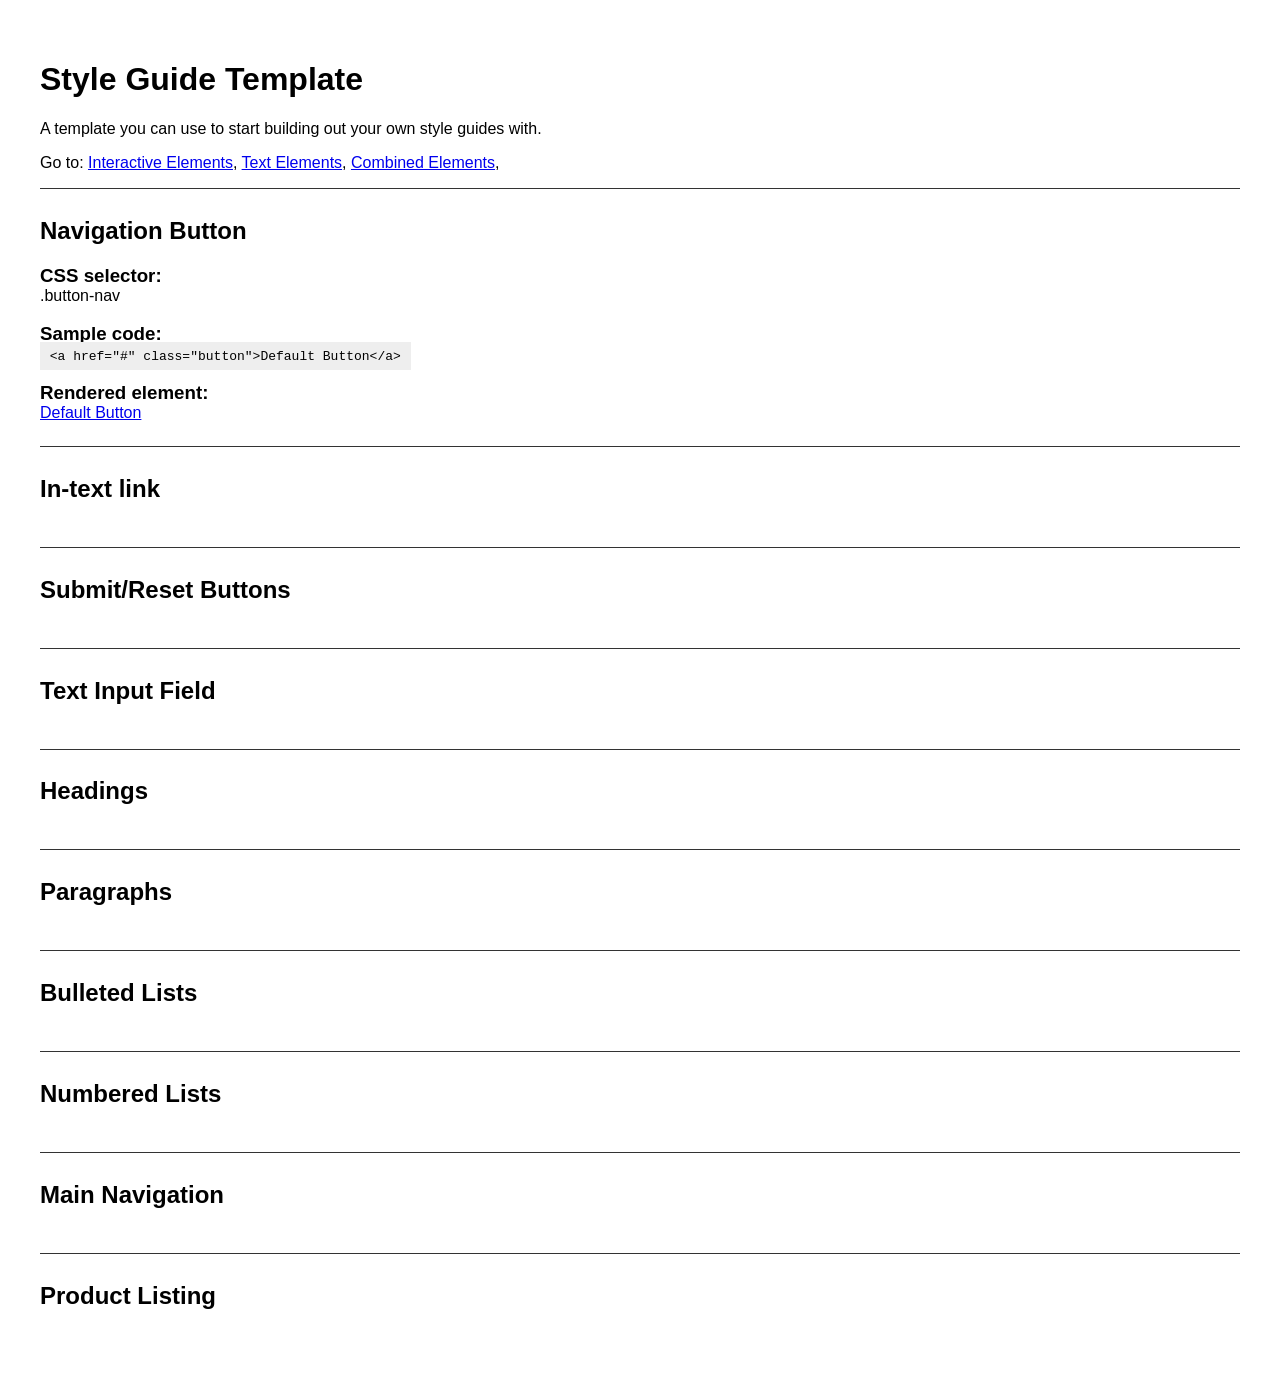
==== style-guide.html @ d7ed81f5 "Add files via upload" ====
<!DOCTYPE html>
<html>

  <head>

    <meta charset="utf-8">
    <title>Style Guide Template</title>

    <link href="css/main.css" rel="stylesheet">

  </head>

  <body>

    <h1>Style Guide Template</h1>

    <p>A template you can use to start building out your own style guides with.</p>


    <nav>
      
      <p>
        Go to:
        <a href="#interactive_elements">Interactive Elements</a>,
        <a href="#text_elements">Text Elements</a>,
        <a href="#combined_elements">Combined Elements</a>,
      </p>

    </nav>



    <!-- INTERACTIVE ELEMENTS SECTION // -->
    <section id="interactive_elements">

      <!-- Default Button styling section -->
      <section>

        <h2>Navigation Button</h2>

        <h3>CSS selector:</h3>
        <p>.button-nav</p>

        <h3>Sample code:</h3>
        <code>&lt;a href="#" class="button"&gt;Default Button&lt;/a&gt;</code>

        <h3>Rendered element:</h3>
        <a class="button" href="#">Default Button</a>

      </section>

      <section>
        <h2>In-text link</h2>
      </section>

      <section>
        <h2>Submit/Reset Buttons</h2>
      </section>

      <section>
        <h2>Text Input Field</h2>
      </section>

    </section>
    <!-- // INTERACTIVE ELEMENTS SECTION -->



    <!-- TEXT ELEMENTS SECTION // -->
    <section id="text_elements">

      <section>
        <h2>Headings</h2>
      </section>

      <section>
        <h2>Paragraphs</h2>
      </section>

      <section>
        <h2>Bulleted Lists</h2>
      </section>

      <section>
        <h2>Numbered Lists</h2>
      </section>

    </section>
    <!-- // TEXT ELEMENTS SECTION -->



    <!-- COMBINED ELEMENTS SECTION // -->
    <section id="combined_elements">

      <section>
        <h2>Main Navigation</h2>
      </section>

      <section>
        <h2>Product Listing</h2>
      </section>

    </section>
    <!-- // COMBINED ELEMENTS SECTION -->


  </body>
</html>
---- css/main.css ----
/*
  STYLE GUIDE STYLING 
  Default styling for the style guide 
*/
body {
  font-family: sans-serif;
  padding: 2rem;
}

section:not([id]) {
  margin: 1em 0;
  padding: 0.5em 0;
  border-top: 1px solid #333;
}

section h3 {
  margin-bottom: 0;
}

section p {
  margin-top: 0;
}

section code {
  background-color: #EEE;
  padding: 0.5em 0.75em;
}


/* 
  INTERACTIVE ELEMENTS -------------------
*/

/* Styling for the navigation button */
.button-nav {
  display: inline-block;
  padding: 0.5em 0.75em;
  color: #FFF;
  background-color: #333;
  border-radius: 0.25em;
  text-decoration: none;
  -webkit-transition: background-color 0.5s ease-out;
  transition: background-color 0.5s ease-out;
}

.button-nav:hover, .button-nav:focus {
  background-color: #999;
}



/* 
  TEXT ELEMENTS -------------------
*/




/* 
  COMBINED ELEMENTS -------------------
*/
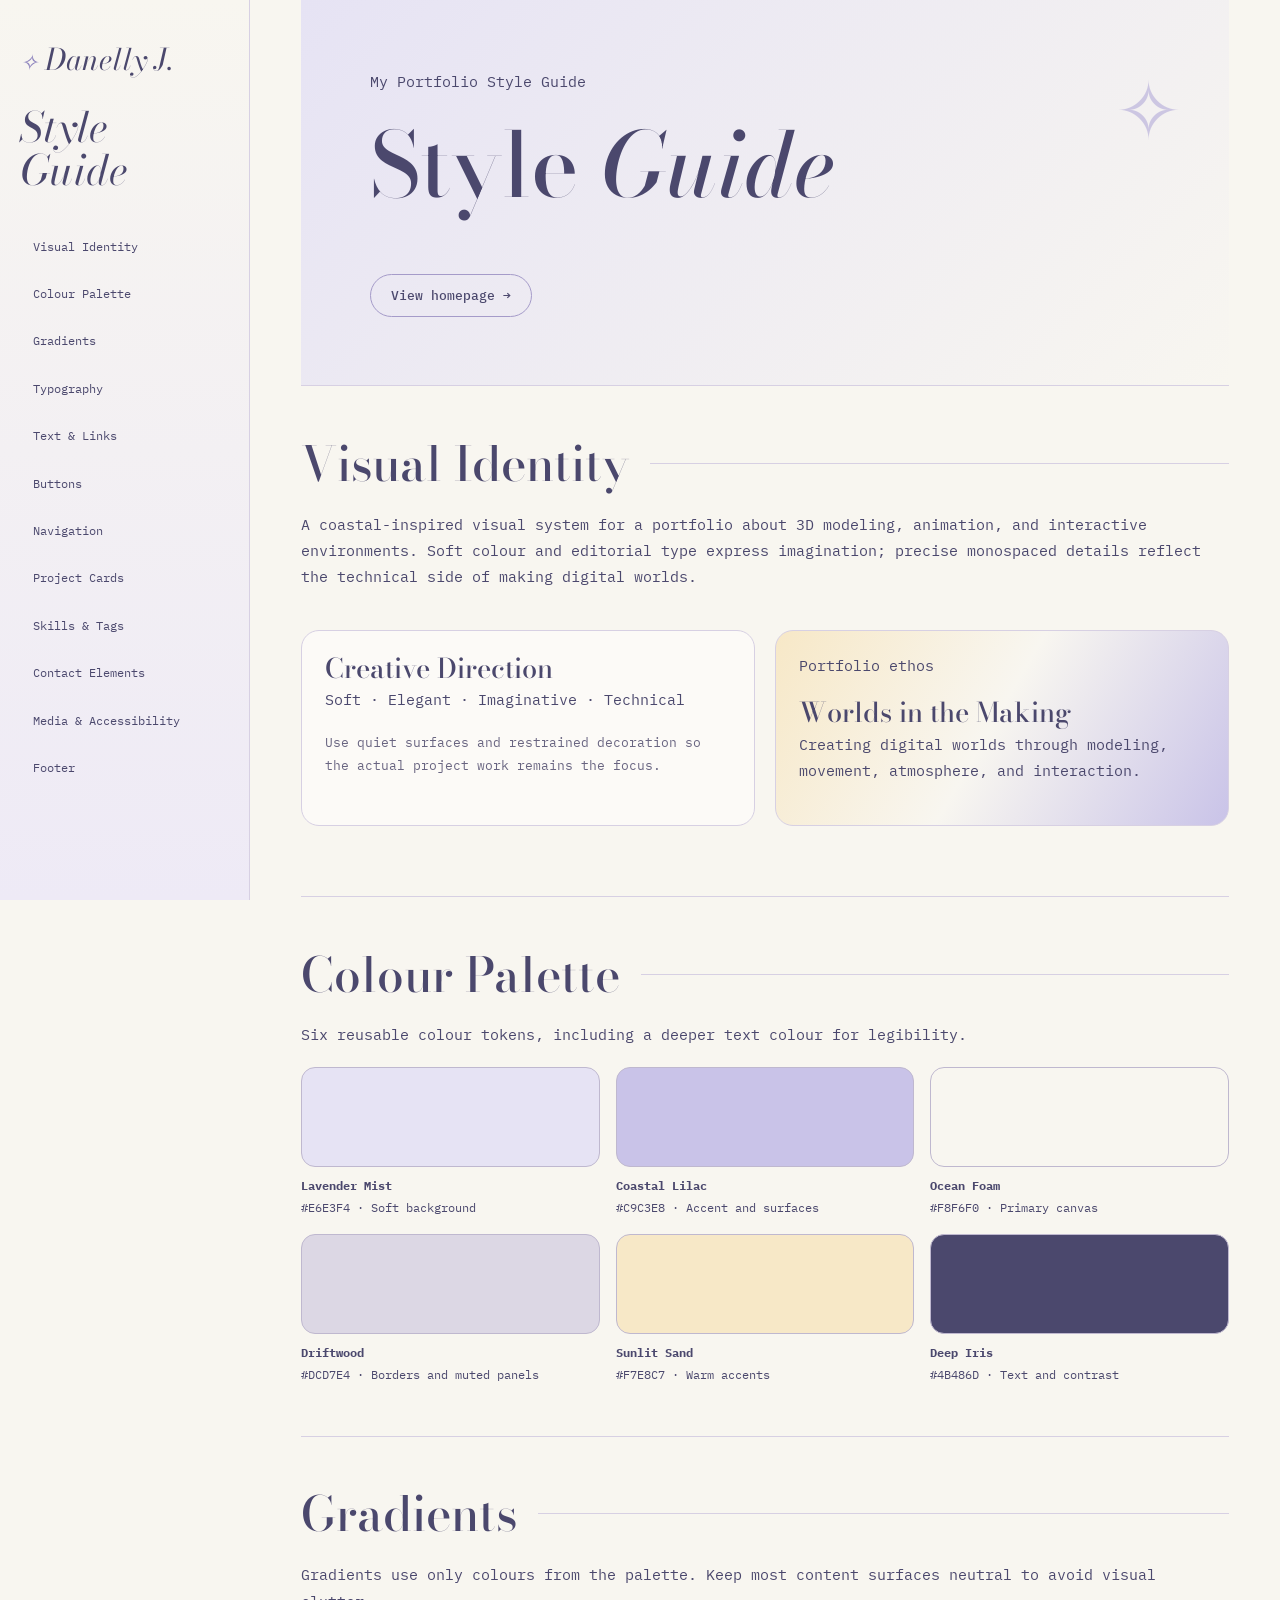
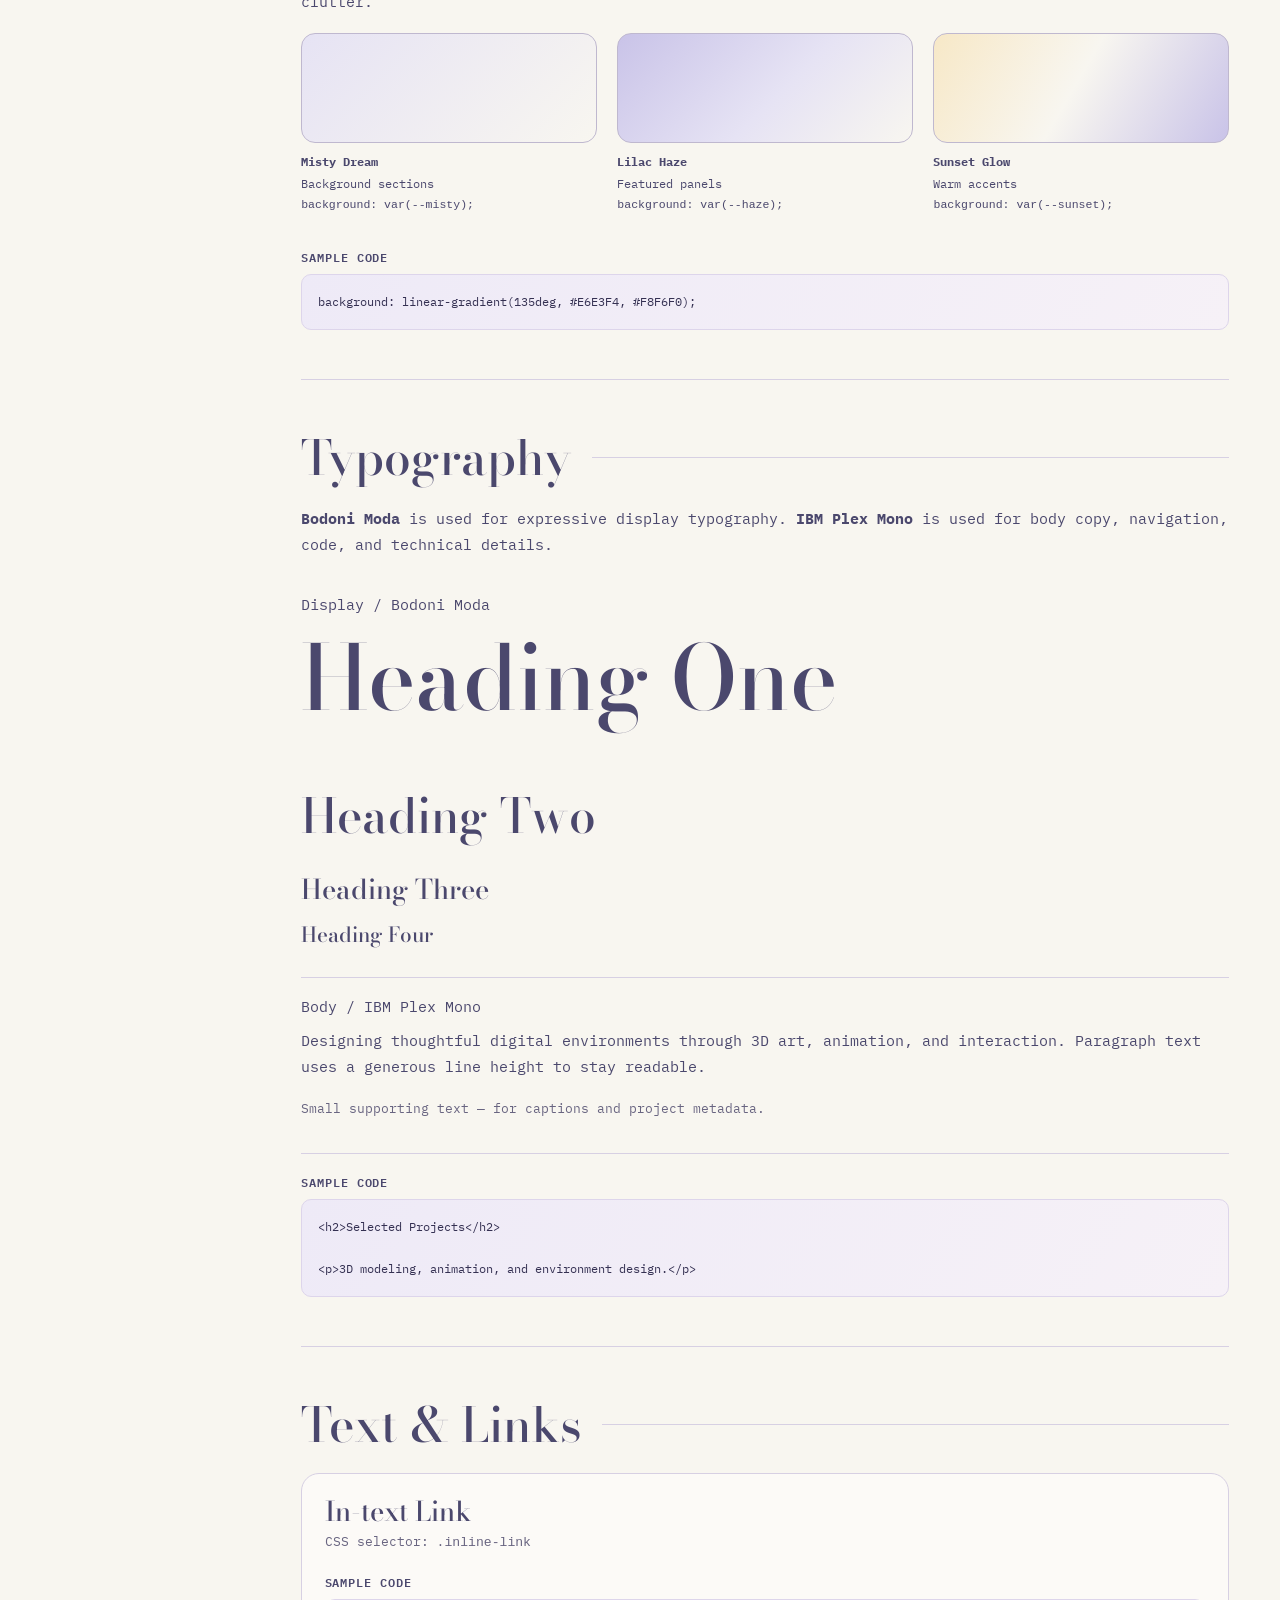
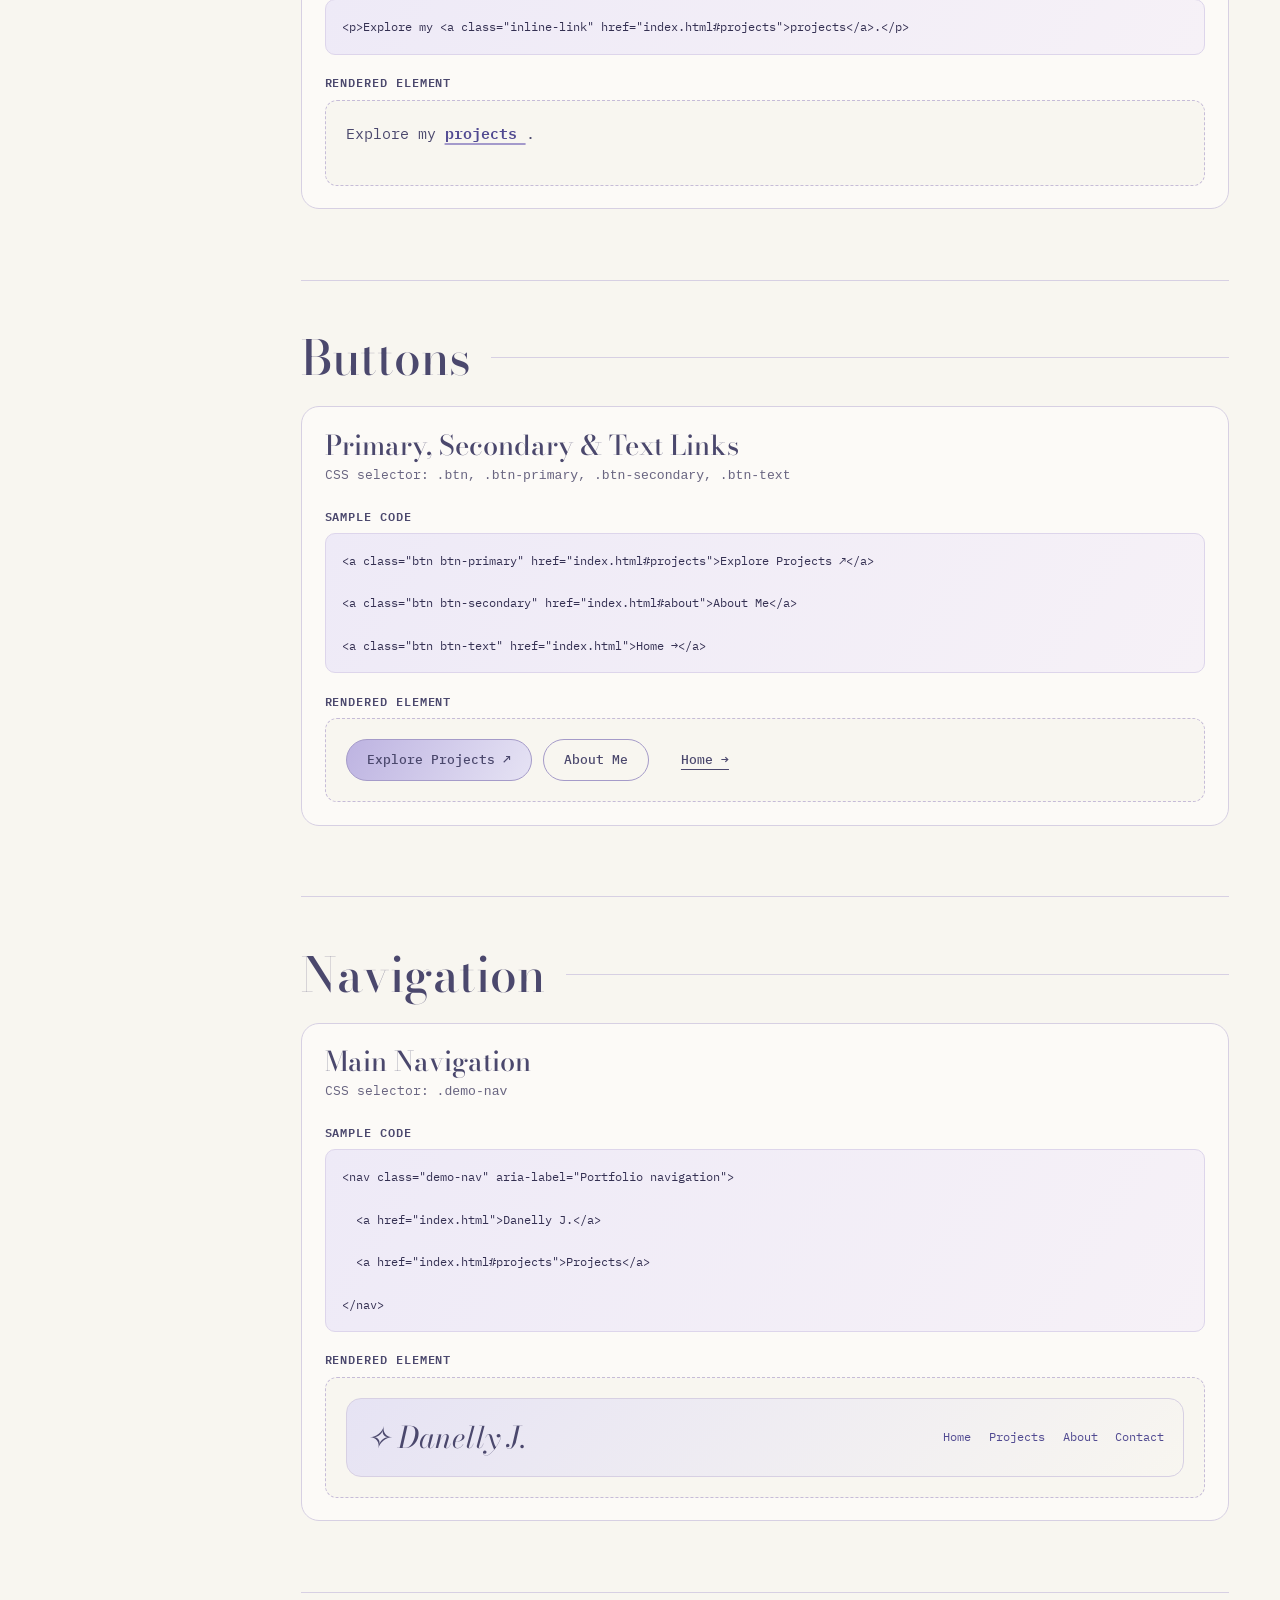
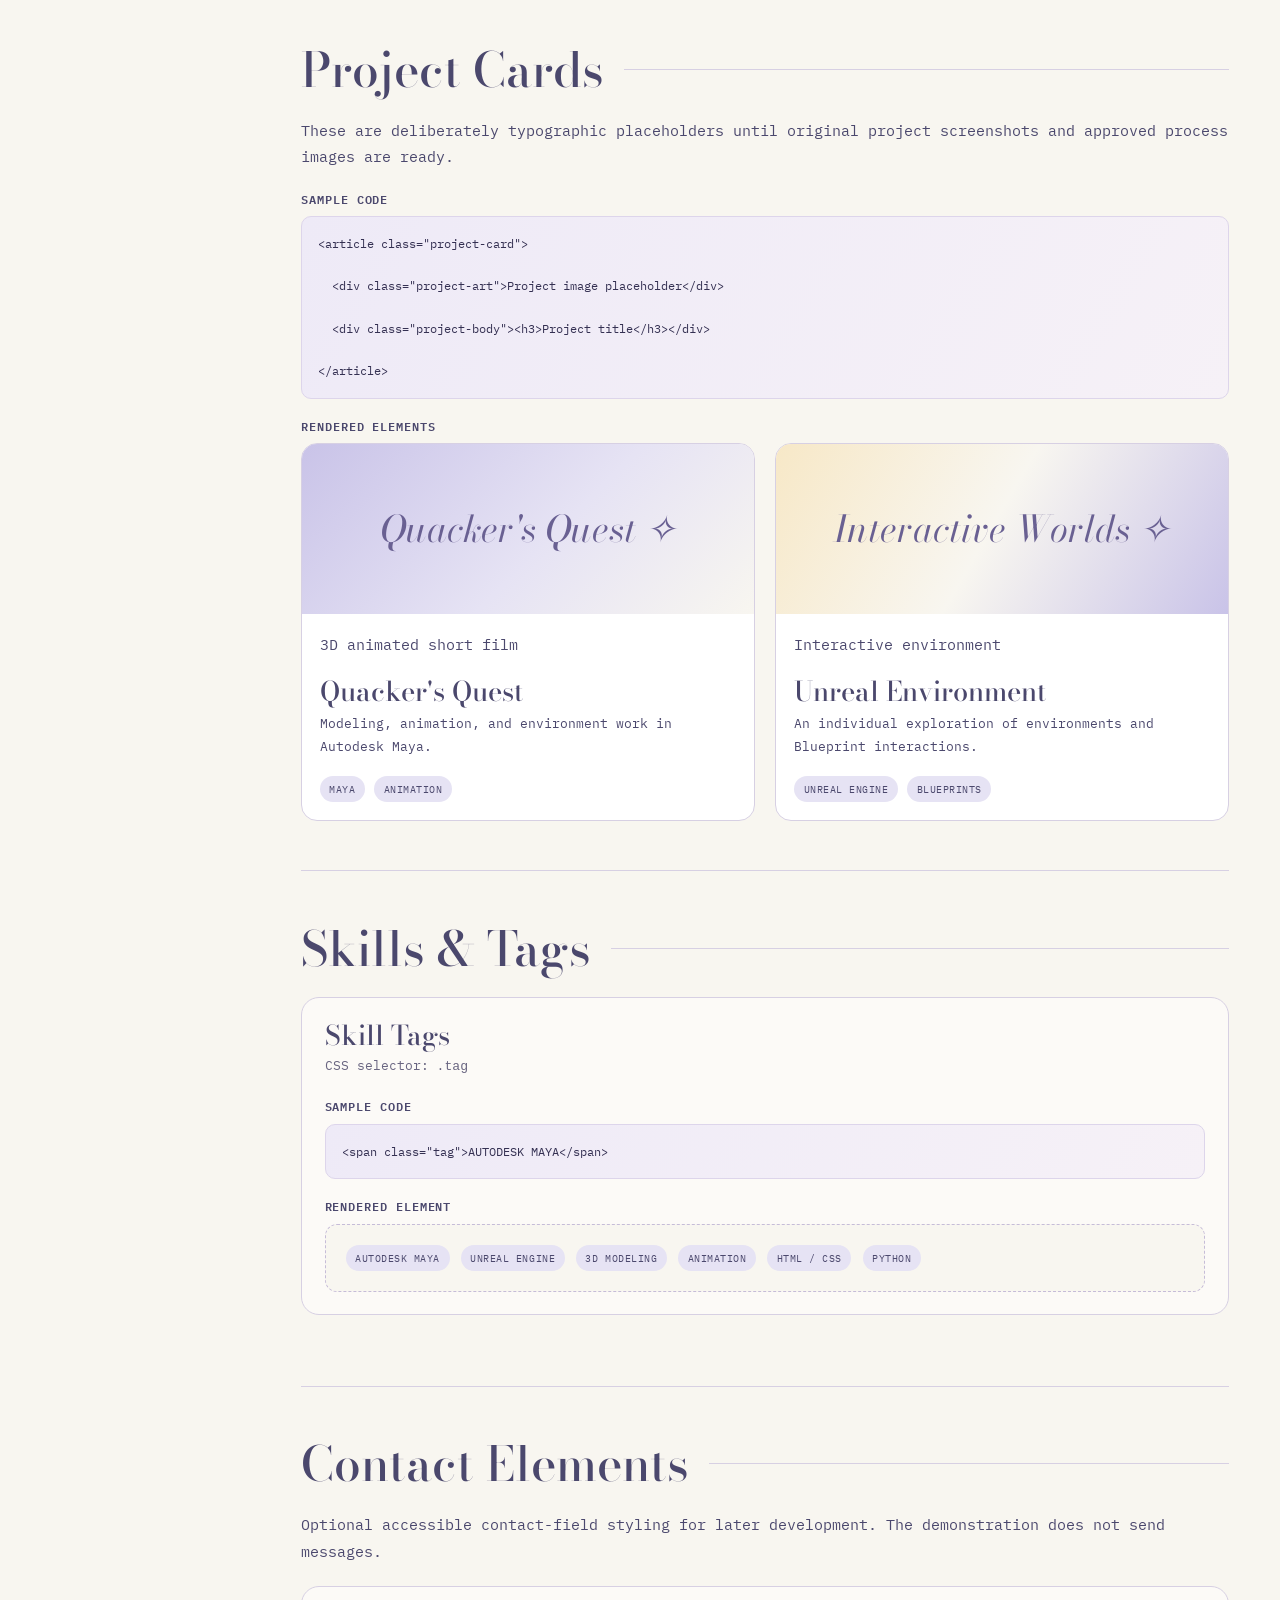
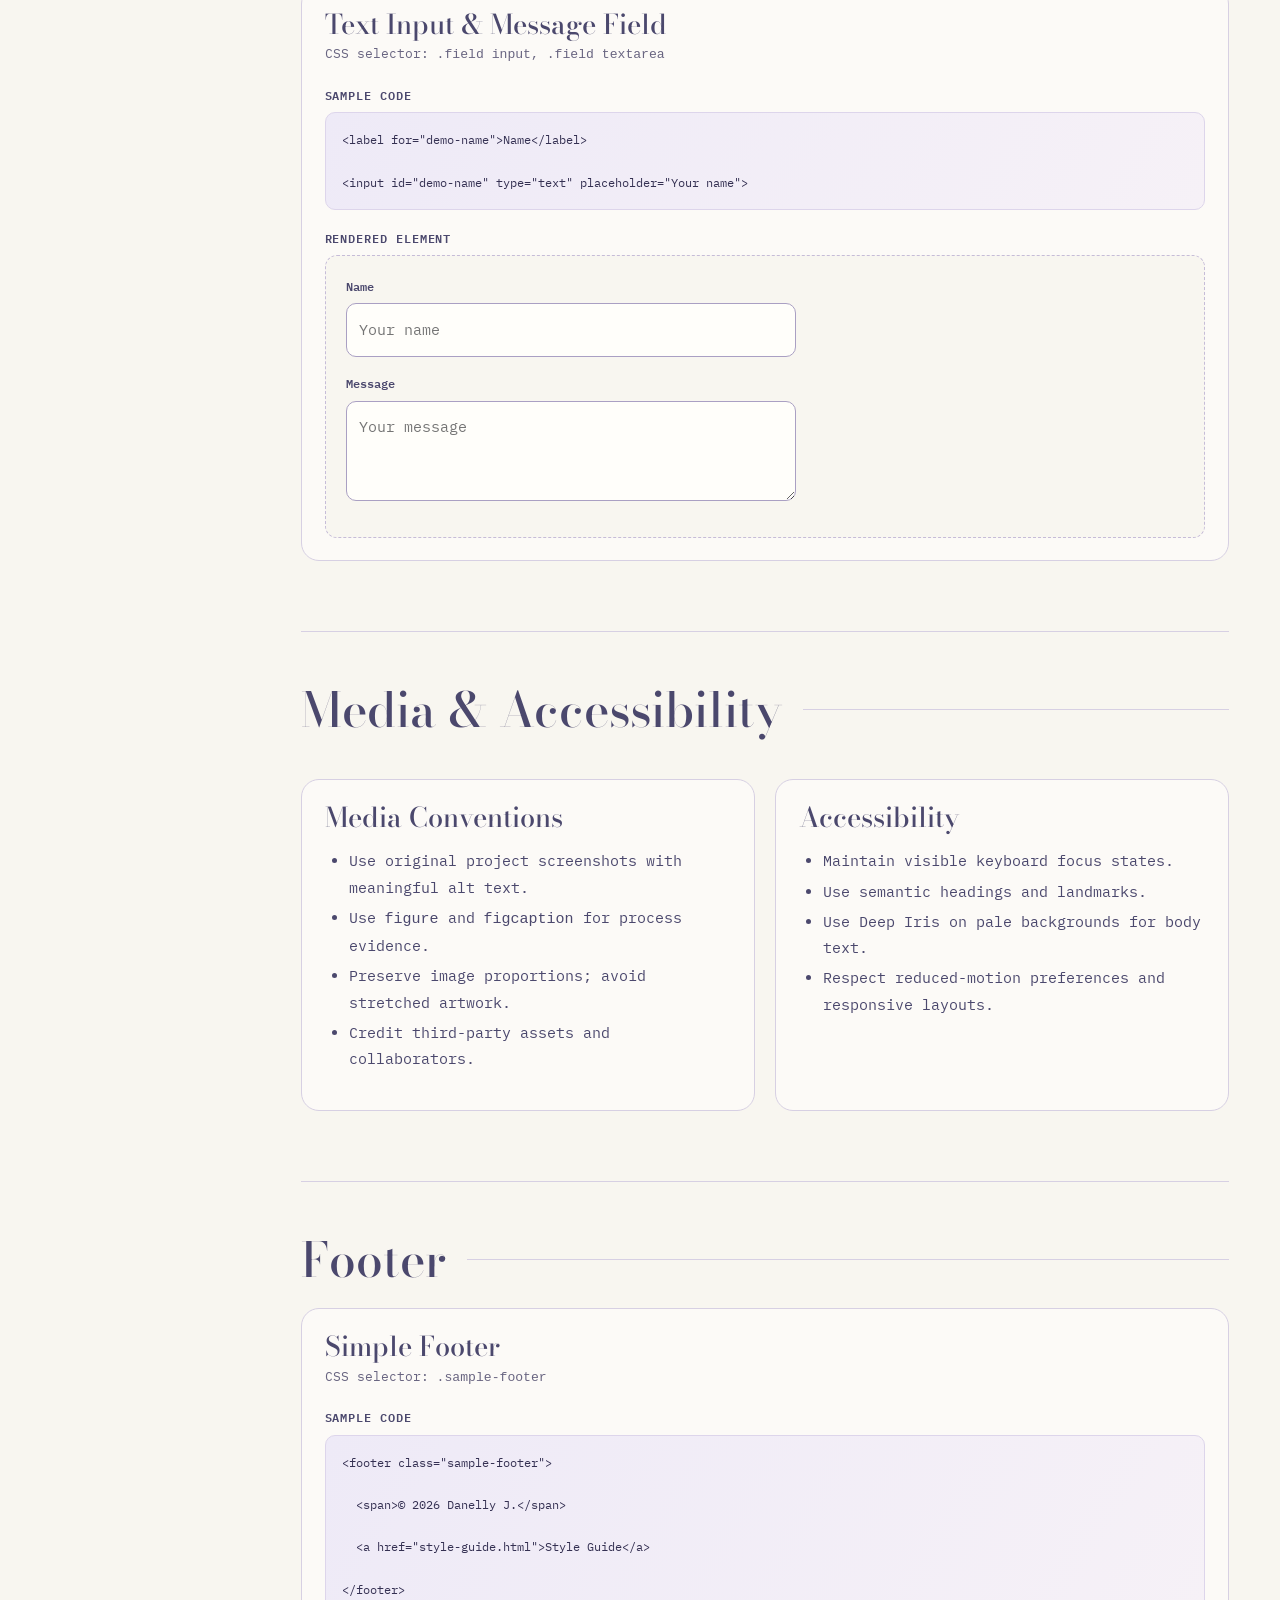
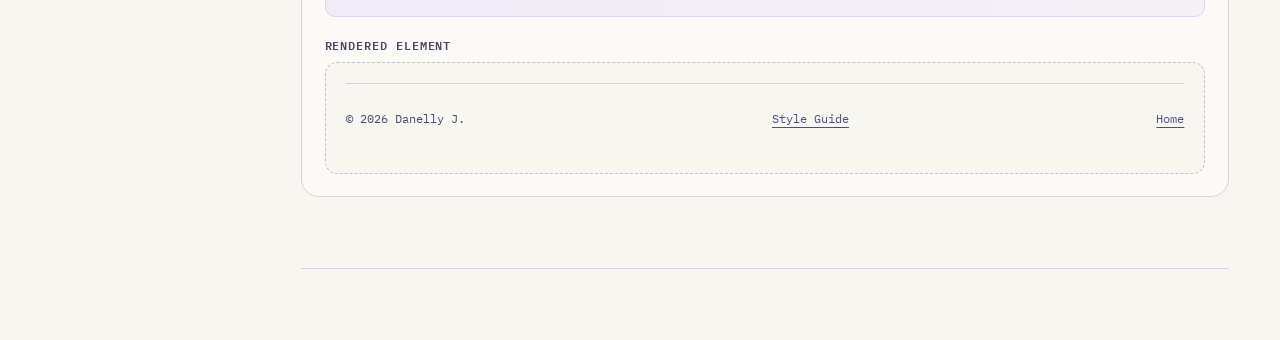
==== commit d3c59096: "Did HTML and CSS coding and added content into style guide" ====
--- a/style-guide.html
+++ b/style-guide.html
@@ -1,109 +1,823 @@
-<!DOCTYPE html>
-<html>
-
-  <head>
-
-    <meta charset="utf-8">
-    <title>Style Guide Template</title>
-
-    <link href="css/main.css" rel="stylesheet">
-
-  </head>
-
-  <body>
-
-    <h1>Style Guide Template</h1>
-
-    <p>A template you can use to start building out your own style guides with.</p>
-
-
-    <nav>
+
+<!doctype html>
+<html lang="en">
+
+<head>
+  <meta charset="utf-8">
+  <meta name="viewport" content="width=device-width, initial-scale=1">
+  <meta
+    name="description"
+    content="Danelly J. — 3D art, animation, and environment design portfolio."
+  >
+
+  <title>Style Guide | Danelly J.</title>
+
+  <link rel="stylesheet" href="css/main.css">
+</head>
+
+<body>
+
+  <div class="site-shell guide-layout">
+
+    <!-- ==================== SIDEBAR ==================== -->
+    <aside class="guide-sidebar">
+
+      <a href="index.html" class="brand">
+        <span class="brand-mark">✧</span> Danelly J.
+      </a>
+
       
-      <p>
-        Go to:
-        <a href="#interactive_elements">Interactive Elements</a>,
-        <a href="#text_elements">Text Elements</a>,
-        <a href="#combined_elements">Combined Elements</a>,
+      <p class="sidebar-title">
+        Style<br>
+        Guide
       </p>
 
-    </nav>
-
-
-
-    <!-- INTERACTIVE ELEMENTS SECTION // -->
-    <section id="interactive_elements">
-
-      <!-- Default Button styling section -->
-      <section>
-
-        <h2>Navigation Button</h2>
-
-        <h3>CSS selector:</h3>
-        <p>.button-nav</p>
-
-        <h3>Sample code:</h3>
-        <code>&lt;a href="#" class="button"&gt;Default Button&lt;/a&gt;</code>
-
-        <h3>Rendered element:</h3>
-        <a class="button" href="#">Default Button</a>
-
-      </section>
-
-      <section>
-        <h2>In-text link</h2>
-      </section>
-
-      <section>
-        <h2>Submit/Reset Buttons</h2>
-      </section>
-
-      <section>
-        <h2>Text Input Field</h2>
-      </section>
-
-    </section>
-    <!-- // INTERACTIVE ELEMENTS SECTION -->
-
-
-
-    <!-- TEXT ELEMENTS SECTION // -->
-    <section id="text_elements">
-
-      <section>
-        <h2>Headings</h2>
-      </section>
-
-      <section>
-        <h2>Paragraphs</h2>
-      </section>
-
-      <section>
-        <h2>Bulleted Lists</h2>
-      </section>
-
-      <section>
-        <h2>Numbered Lists</h2>
-      </section>
-
-    </section>
-    <!-- // TEXT ELEMENTS SECTION -->
-
-
-
-    <!-- COMBINED ELEMENTS SECTION // -->
-    <section id="combined_elements">
-
-      <section>
-        <h2>Main Navigation</h2>
-      </section>
-
-      <section>
-        <h2>Product Listing</h2>
-      </section>
-
-    </section>
-    <!-- // COMBINED ELEMENTS SECTION -->
-
-
-  </body>
+      <nav class="guide-menu" aria-label="Style guide sections">
+        <a href="#identity">Visual Identity</a>
+        <a href="#colours">Colour Palette</a>
+        <a href="#gradients">Gradients</a>
+        <a href="#typography">Typography</a>
+        <a href="#links">Text &amp; Links</a>
+        <a href="#buttons">Buttons</a>
+        <a href="#navigation">Navigation</a>
+        <a href="#cards">Project Cards</a>
+        <a href="#skills">Skills &amp; Tags</a>
+        <a href="#forms">Contact Elements</a>
+        <a href="#media">Media &amp; Accessibility</a>
+        <a href="#footer">Footer</a>
+      </nav>
+
+    </aside>
+
+    <!-- ==================== MAIN CONTENT ==================== -->
+    <main class="guide-content" id="main">
+
+      <!-- STYLE GUIDE HERO -->
+      <header class="guide-hero">
+
+        <p class="eyebrow">My Portfolio Style Guide</p>
+
+        <h1>
+          Style <em>Guide</em>
+        </h1>
+
+        <a class="btn btn-secondary" href="index.html">
+          View homepage →
+        </a>
+
+      </header>
+
+      <!-- ==================== VISUAL IDENTITY ==================== -->
+      <section id="identity" class="guide-section">
+
+        <div class="section-heading">
+          <h2>Visual Identity</h2>
+        </div>
+
+        <p class="intro">
+          A coastal-inspired visual system for a portfolio about
+          3D modeling, animation, and interactive environments.
+          Soft colour and editorial type express imagination;
+          precise monospaced details reflect the technical side
+          of making digital worlds.
+        </p>
+
+        <div class="two-col">
+
+          <div class="component">
+
+            <h3>Creative Direction</h3>
+
+            <p>
+              Soft · Elegant · Imaginative · Technical
+            </p>
+
+            <p class="small muted">
+              Use quiet surfaces and restrained decoration
+              so the actual project work remains the focus.
+            </p>
+
+          </div>
+
+          <div class="component" style="background: var(--sunset);">
+
+            <p class="eyebrow">Portfolio ethos</p>
+
+            <h3>Worlds in the Making</h3>
+
+            <p>
+              Creating digital worlds through modeling,
+              movement, atmosphere, and interaction.
+            </p>
+
+          </div>
+
+        </div>
+
+      </section>
+
+      <!-- ==================== COLOUR PALETTE ==================== -->
+      <section id="colours" class="guide-section">
+
+        <div class="section-heading">
+          <h2>Colour Palette</h2>
+        </div>
+
+        <p>
+          Six reusable colour tokens, including a deeper
+          text colour for legibility.
+        </p>
+
+        <div class="swatch-grid">
+
+          <!-- LAVENDER MIST -->
+          <div>
+            <div
+              class="swatch"
+              style="background: #E6E3F4;"
+            ></div>
+
+            <p class="swatch-info">
+              <strong>Lavender Mist</strong>
+              #E6E3F4 · Soft background
+            </p>
+          </div>
+
+          <!-- COASTAL LILAC -->
+          <div>
+            <div
+              class="swatch"
+              style="background: #C9C3E8;"
+            ></div>
+
+            <p class="swatch-info">
+              <strong>Coastal Lilac</strong>
+              #C9C3E8 · Accent and surfaces
+            </p>
+          </div>
+
+          <!-- OCEAN FOAM -->
+          <div>
+            <div
+              class="swatch"
+              style="background: #F8F6F0;"
+            ></div>
+
+            <p class="swatch-info">
+              <strong>Ocean Foam</strong>
+              #F8F6F0 · Primary canvas
+            </p>
+          </div>
+
+          <!-- DRIFTWOOD -->
+          <div>
+            <div
+              class="swatch"
+              style="background: #DCD7E4;"
+            ></div>
+
+            <p class="swatch-info">
+              <strong>Driftwood</strong>
+              #DCD7E4 · Borders and muted panels
+            </p>
+          </div>
+
+          <!-- SUNLIT SAND -->
+          <div>
+            <div
+              class="swatch"
+              style="background: #F7E8C7;"
+            ></div>
+
+            <p class="swatch-info">
+              <strong>Sunlit Sand</strong>
+              #F7E8C7 · Warm accents
+            </p>
+          </div>
+
+          <!-- DEEP IRIS -->
+          <div>
+            <div
+              class="swatch"
+              style="background: #4B486D;"
+            ></div>
+
+            <p class="swatch-info">
+              <strong>Deep Iris</strong>
+              #4B486D · Text and contrast
+            </p>
+          </div>
+
+        </div>
+
+      </section>
+
+      <!-- ==================== GRADIENTS ==================== -->
+      <section id="gradients" class="guide-section">
+
+        <div class="section-heading">
+          <h2>Gradients</h2>
+        </div>
+
+        <p>
+          Gradients use only colours from the palette.
+          Keep most content surfaces neutral to avoid
+          visual clutter.
+        </p>
+
+        <div class="gradient-grid">
+
+          <!-- MISTY DREAM -->
+          <div>
+
+            <div
+              class="gradient-swatch"
+              style="background: var(--misty);"
+            ></div>
+
+            <p class="swatch-info">
+              <strong>Misty Dream</strong>
+              Background sections
+            </p>
+
+            <p class="token">
+              <code>background: var(--misty);</code>
+            </p>
+
+          </div>
+
+          <!-- LILAC HAZE -->
+          <div>
+
+            <div
+              class="gradient-swatch"
+              style="background: var(--haze);"
+            ></div>
+
+            <p class="swatch-info">
+              <strong>Lilac Haze</strong>
+              Featured panels
+            </p>
+
+            <p class="token">
+              <code>background: var(--haze);</code>
+            </p>
+
+          </div>
+
+          <!-- SUNSET GLOW -->
+          <div>
+
+            <div
+              class="gradient-swatch"
+              style="background: var(--sunset);"
+            ></div>
+
+            <p class="swatch-info">
+              <strong>Sunset Glow</strong>
+              Warm accents
+            </p>
+
+            <p class="token">
+              <code>background: var(--sunset);</code>
+            </p>
+
+          </div>
+
+        </div>
+
+        <p class="component-label">Sample code</p>
+
+        <code class="code-sample">background: linear-gradient(135deg, #E6E3F4, #F8F6F0);</code>
+
+      </section>
+
+      <!-- ==================== TYPOGRAPHY ==================== -->
+      <section id="typography" class="guide-section">
+
+        <div class="section-heading">
+          <h2>Typography</h2>
+        </div>
+
+        <p>
+          <strong>Bodoni Moda</strong> is used for expressive
+          display typography.
+
+          <strong>IBM Plex Mono</strong> is used for body copy,
+          navigation, code, and technical details.
+        </p>
+
+        <!-- HEADING EXAMPLES -->
+        <div class="type-demo">
+
+          <p class="eyebrow">Display / Bodoni Moda</p>
+
+          <h1>Heading One</h1>
+          <h2>Heading Two</h2>
+          <h3>Heading Three</h3>
+          <h4>Heading Four</h4>
+
+        </div>
+
+        <!-- BODY TEXT EXAMPLES -->
+        <div class="type-demo">
+
+          <p class="eyebrow">Body / IBM Plex Mono</p>
+
+          <p>
+            Designing thoughtful digital environments
+            through 3D art, animation, and interaction.
+            Paragraph text uses a generous line height
+            to stay readable.
+          </p>
+
+          <p class="small muted">
+            Small supporting text — for captions and
+            project metadata.
+          </p>
+
+        </div>
+
+        <p class="component-label">Sample code</p>
+
+        <code class="code-sample">&lt;h2&gt;Selected Projects&lt;/h2&gt;
+
+&lt;p&gt;3D modeling, animation, and environment design.&lt;/p&gt;</code>
+
+      </section>
+
+      <!-- ==================== TEXT AND LINKS ==================== -->
+      <section id="links" class="guide-section">
+
+        <div class="section-heading">
+          <h2>Text &amp; Links</h2>
+        </div>
+
+        <article class="component">
+
+          <h3>In-text Link</h3>
+
+          <p class="small muted">
+            CSS selector: <code>.inline-link</code>
+          </p>
+
+          <p class="component-label">Sample code</p>
+
+          <code class="code-sample">&lt;p&gt;Explore my &lt;a class=&quot;inline-link&quot; href=&quot;index.html#projects&quot;&gt;projects&lt;/a&gt;.&lt;/p&gt;</code>
+
+          <p class="component-label">Rendered element</p>
+
+          <div class="rendered">
+
+            <p>
+              Explore my
+              <a class="inline-link" href="index.html#projects">
+                projects
+              </a>.
+            </p>
+
+          </div>
+
+        </article>
+
+      </section>
+
+      <!-- ==================== BUTTONS ==================== -->
+      <section id="buttons" class="guide-section">
+
+        <div class="section-heading">
+          <h2>Buttons</h2>
+        </div>
+
+        <article class="component">
+
+          <h3>Primary, Secondary &amp; Text Links</h3>
+
+          <p class="small muted">
+            CSS selector:
+            <code>.btn, .btn-primary, .btn-secondary, .btn-text</code>
+          </p>
+
+          <p class="component-label">Sample code</p>
+
+          <code class="code-sample">&lt;a class=&quot;btn btn-primary&quot; href=&quot;index.html#projects&quot;&gt;Explore Projects ↗&lt;/a&gt;
+
+&lt;a class=&quot;btn btn-secondary&quot; href=&quot;index.html#about&quot;&gt;About Me&lt;/a&gt;
+
+&lt;a class=&quot;btn btn-text&quot; href=&quot;index.html&quot;&gt;Home →&lt;/a&gt;</code>
+
+          <p class="component-label">Rendered element</p>
+
+          <div class="rendered">
+
+            <div class="button-row">
+
+              <a
+                class="btn btn-primary"
+                href="index.html#projects"
+              >
+                Explore Projects ↗
+              </a>
+
+              <a
+                class="btn btn-secondary"
+                href="index.html#about"
+              >
+                About Me
+              </a>
+
+              <a
+                class="btn btn-text"
+                href="index.html"
+              >
+                Home →
+              </a>
+
+            </div>
+
+          </div>
+
+        </article>
+
+      </section>
+
+      <!-- ==================== NAVIGATION ==================== -->
+      <section id="navigation" class="guide-section">
+
+        <div class="section-heading">
+          <h2>Navigation</h2>
+        </div>
+
+        <article class="component">
+
+          <h3>Main Navigation</h3>
+
+          <p class="small muted">
+            CSS selector: <code>.demo-nav</code>
+          </p>
+
+          <p class="component-label">Sample code</p>
+
+          <code class="code-sample">&lt;nav class=&quot;demo-nav&quot; aria-label=&quot;Portfolio navigation&quot;&gt;
+
+  &lt;a href=&quot;index.html&quot;&gt;Danelly J.&lt;/a&gt;
+
+  &lt;a href=&quot;index.html#projects&quot;&gt;Projects&lt;/a&gt;
+
+&lt;/nav&gt;</code>
+
+          <p class="component-label">Rendered element</p>
+
+          <div class="rendered">
+
+            <nav
+              class="demo-nav"
+              aria-label="Example portfolio navigation"
+            >
+
+              <a class="brand" href="index.html">
+                ✧ Danelly J.
+              </a>
+
+              <div class="links">
+
+                <a href="index.html">Home</a>
+
+                <a href="index.html#projects">
+                  Projects
+                </a>
+
+                <a href="index.html#about">
+                  About
+                </a>
+
+                <a href="index.html#contact">
+                  Contact
+                </a>
+
+              </div>
+
+            </nav>
+
+          </div>
+
+        </article>
+
+      </section>
+
+      <!-- ==================== PROJECT CARDS ==================== -->
+      <section id="cards" class="guide-section">
+
+        <div class="section-heading">
+          <h2>Project Cards</h2>
+        </div>
+
+        <p>
+          These are deliberately typographic placeholders
+          until original project screenshots and approved
+          process images are ready.
+        </p>
+
+        <p class="component-label">Sample code</p>
+
+        <code class="code-sample">&lt;article class=&quot;project-card&quot;&gt;
+
+  &lt;div class=&quot;project-art&quot;&gt;Project image placeholder&lt;/div&gt;
+
+  &lt;div class=&quot;project-body&quot;&gt;&lt;h3&gt;Project title&lt;/h3&gt;&lt;/div&gt;
+
+&lt;/article&gt;</code>
+
+        <p class="component-label">Rendered elements</p>
+
+        <div class="project-grid">
+
+          <!-- PROJECT 1 -->
+          <article class="project-card">
+
+            <div class="project-art">
+              Quacker's Quest ✧
+            </div>
+
+            <div class="project-body">
+
+              <p class="eyebrow">
+                3D animated short film
+              </p>
+
+              <h3>Quacker's Quest</h3>
+
+              <p class="small">
+                Modeling, animation, and environment
+                work in Autodesk Maya.
+              </p>
+
+              <span class="tag">MAYA</span>
+              <span class="tag">ANIMATION</span>
+
+            </div>
+
+          </article>
+
+          <!-- PROJECT 2 -->
+          <article class="project-card">
+
+            <div class="project-art warm">
+              Interactive Worlds ✧
+            </div>
+
+            <div class="project-body">
+
+              <p class="eyebrow">
+                Interactive environment
+              </p>
+
+              <h3>Unreal Environment</h3>
+
+              <p class="small">
+                An individual exploration of environments
+                and Blueprint interactions.
+              </p>
+
+              <span class="tag">UNREAL ENGINE</span>
+              <span class="tag">BLUEPRINTS</span>
+
+            </div>
+
+          </article>
+
+        </div>
+
+      </section>
+
+      <!-- ==================== SKILLS AND TAGS ==================== -->
+      <section id="skills" class="guide-section">
+
+        <div class="section-heading">
+          <h2>Skills &amp; Tags</h2>
+        </div>
+
+        <article class="component">
+
+          <h3>Skill Tags</h3>
+
+          <p class="small muted">
+            CSS selector: <code>.tag</code>
+          </p>
+
+          <p class="component-label">Sample code</p>
+
+          <code class="code-sample">&lt;span class=&quot;tag&quot;&gt;AUTODESK MAYA&lt;/span&gt;</code>
+
+          <p class="component-label">Rendered element</p>
+
+          <div class="rendered">
+
+            <div class="tag-row">
+
+              <span class="tag">AUTODESK MAYA</span>
+              <span class="tag">UNREAL ENGINE</span>
+              <span class="tag">3D MODELING</span>
+              <span class="tag">ANIMATION</span>
+              <span class="tag">HTML / CSS</span>
+              <span class="tag">PYTHON</span>
+
+            </div>
+
+          </div>
+
+        </article>
+
+      </section>
+
+      <!-- ==================== CONTACT ELEMENTS ==================== -->
+      <section id="forms" class="guide-section">
+
+        <div class="section-heading">
+          <h2>Contact Elements</h2>
+        </div>
+
+        <p>
+          Optional accessible contact-field styling for
+          later development. The demonstration does not
+          send messages.
+        </p>
+
+        <article class="component">
+
+          <h3>Text Input &amp; Message Field</h3>
+
+          <p class="small muted">
+            CSS selector:
+            <code>.field input, .field textarea</code>
+          </p>
+
+          <p class="component-label">Sample code</p>
+
+          <code class="code-sample">&lt;label for=&quot;demo-name&quot;&gt;Name&lt;/label&gt;
+
+&lt;input id=&quot;demo-name&quot; type=&quot;text&quot; placeholder=&quot;Your name&quot;&gt;</code>
+
+          <p class="component-label">Rendered element</p>
+
+          <div class="rendered">
+
+            <!-- NAME FIELD -->
+            <div class="field">
+
+              <label for="demo-name">
+                Name
+              </label>
+
+              <input
+                id="demo-name"
+                type="text"
+                placeholder="Your name"
+              >
+
+            </div>
+
+            <!-- MESSAGE FIELD -->
+            <div class="field">
+
+              <label for="demo-message">
+                Message
+              </label>
+
+              <textarea
+                id="demo-message"
+                placeholder="Your message"
+              ></textarea>
+
+            </div>
+
+          </div>
+
+        </article>
+
+      </section>
+
+      <!-- ==================== MEDIA AND ACCESSIBILITY ==================== -->
+      <section id="media" class="guide-section">
+
+        <div class="section-heading">
+          <h2>Media &amp; Accessibility</h2>
+        </div>
+
+        <div class="two-col">
+
+          <!-- MEDIA CONVENTIONS -->
+          <div class="component">
+
+            <h3>Media Conventions</h3>
+
+            <ul>
+              <li>
+                Use original project screenshots with
+                meaningful alt text.
+              </li>
+
+              <li>
+                Use <code>figure</code> and
+                <code>figcaption</code> for process evidence.
+              </li>
+
+              <li>
+                Preserve image proportions; avoid
+                stretched artwork.
+              </li>
+
+              <li>
+                Credit third-party assets and collaborators.
+              </li>
+            </ul>
+
+          </div>
+
+          <!-- ACCESSIBILITY -->
+          <div class="component">
+
+            <h3>Accessibility</h3>
+
+            <ul>
+              <li>
+                Maintain visible keyboard focus states.
+              </li>
+
+              <li>
+                Use semantic headings and landmarks.
+              </li>
+
+              <li>
+                Use Deep Iris on pale backgrounds
+                for body text.
+              </li>
+
+              <li>
+                Respect reduced-motion preferences
+                and responsive layouts.
+              </li>
+            </ul>
+
+          </div>
+
+        </div>
+
+      </section>
+
+      <!-- ==================== FOOTER ==================== -->
+      <section id="footer" class="guide-section">
+
+        <div class="section-heading">
+          <h2>Footer</h2>
+        </div>
+
+        <article class="component">
+
+          <h3>Simple Footer</h3>
+
+          <p class="small muted">
+            CSS selector: <code>.sample-footer</code>
+          </p>
+
+          <p class="component-label">Sample code</p>
+
+          <code class="code-sample">&lt;footer class=&quot;sample-footer&quot;&gt;
+
+  &lt;span&gt;© 2026 Danelly J.&lt;/span&gt;
+
+  &lt;a href=&quot;style-guide.html&quot;&gt;Style Guide&lt;/a&gt;
+
+&lt;/footer&gt;</code>
+
+          <p class="component-label">Rendered element</p>
+
+          <div class="rendered">
+
+            <footer class="sample-footer">
+
+              <span>© 2026 Danelly J.</span>
+
+              <a href="style-guide.html">
+                Style Guide
+              </a>
+
+              <a href="index.html">
+                Home
+              </a>
+
+            </footer>
+
+          </div>
+
+        </article>
+
+      </section>
+
+    </main>
+
+  </div>
+
+</body>
+
 </html>
--- a/css/main.css
+++ b/css/main.css
@@ -1,61 +1,719 @@
-/*
-  STYLE GUIDE STYLING 
-  Default styling for the style guide 
-*/
+
+
+/* ==================== GOOGLE FONTS ==================== */
+
+@import url('https://fonts.googleapis.com/css2?family=Bodoni+Moda:ital,opsz,wght@0,6..96,400;0,6..96,500;0,6..96,600;1,6..96,400&family=IBM+Plex+Mono:wght@400;500;600&display=swap');
+
+
+/* ==================== CSS VARIABLES ==================== */
+
+:root {
+  /* Colour Palette */
+  --lavender: #e6e3f4;
+  --lilac: #c9c3e8;
+  --foam: #f8f6f0;
+  --driftwood: #dcd7e4;
+  --sand: #f7e8c7;
+  --iris: #4b486d;
+  --muted: #696581;
+  --line: #d7d0e3;
+
+  /* Gradients */
+  --misty: linear-gradient(135deg, #e6e3f4, #f8f6f0);
+  --haze: linear-gradient(
+    135deg,
+    #c9c3e8,
+    #e6e3f4 55%,
+    #f8f6f0
+  );
+  --sunset: linear-gradient(
+    120deg,
+    #f7e8c7,
+    #f8f6f0 48%,
+    #c9c3e8
+  );
+
+  /* Typography */
+  --font-display: 'Bodoni Moda', Georgia, serif;
+  --font-body: 'IBM Plex Mono', monospace;
+
+  /* Border Radius */
+  --radius: 18px;
+}
+
+
+
+
+* {
+  box-sizing: border-box;
+}
+
+html {
+  scroll-behavior: smooth;
+}
+
 body {
-  font-family: sans-serif;
-  padding: 2rem;
-}
-
-section:not([id]) {
-  margin: 1em 0;
-  padding: 0.5em 0;
-  border-top: 1px solid #333;
-}
-
-section h3 {
-  margin-bottom: 0;
-}
-
-section p {
-  margin-top: 0;
-}
-
-section code {
-  background-color: #EEE;
-  padding: 0.5em 0.75em;
-}
-
-
-/* 
-  INTERACTIVE ELEMENTS -------------------
-*/
-
-/* Styling for the navigation button */
-.button-nav {
+  margin: 0;
+  color: var(--iris);
+  background: var(--foam);
+  font: 400 15px/1.75 var(--font-body);
+}
+
+a {
+  color: #514a91;
+  text-underline-offset: 4px;
+}
+
+a:hover {
+  color: #312d61;
+}
+
+a:focus-visible,
+button:focus-visible,
+input:focus-visible,
+textarea:focus-visible {
+  outline: 3px solid #6d629d;
+  outline-offset: 4px;
+}
+
+img {
+  max-width: 100%;
+  height: auto;
+}
+
+
+/* ==================== TYPOGRAPHY ==================== */
+
+h1,
+h2,
+h3,
+h4 {
+  font-family: var(--font-display);
+  line-height: 1.15;
+  font-weight: 500;
+  margin: 0 0 0.65em;
+}
+
+h1 {
+  font-size: clamp(3.2rem, 7vw, 5.6rem);
+}
+
+h2 {
+  font-size: clamp(2rem, 4vw, 3rem);
+}
+
+h3 {
+  font-size: 1.7rem;
+}
+
+h4 {
+  font-size: 1.3rem;
+}
+
+p {
+  margin: 0 0 1.2em;
+}
+
+ul,
+ol {
+  padding-left: 1.5rem;
+}
+
+li {
+  margin: 0.25rem 0;
+}
+
+
+
+.muted {
+  color: var(--muted);
+}
+
+.small {
+  font-size: 0.82rem;
+}
+
+
+/* ==================== SITE LAYOUT ==================== */
+
+.site-shell {
+  max-width: 1440px;
+  margin: auto;
+}
+
+.guide-layout {
+  display: grid;
+  grid-template-columns: 250px minmax(0, 1fr);
+  min-height: 100vh;
+}
+
+
+/* ==================== STYLE GUIDE SIDEBAR ==================== */
+
+.guide-sidebar {
+  padding: 2.3rem 1.25rem;
+  border-right: 1px solid var(--line);
+  background: linear-gradient(180deg, #f8f6f0, #eeeaf6);
+  position: sticky;
+  top: 0;
+  height: 100vh;
+  overflow: auto;
+}
+
+.brand {
+  font: italic 1.85rem var(--font-display);
+  color: var(--iris);
+  text-decoration: none;
+}
+
+.brand-mark {
+  font-size: 1.35rem;
+  color: #8c82bd;
+}
+
+.sidebar-title {
+  font: italic 2.6rem/1.05 var(--font-display);
+  margin: 1.5rem 0;
+}
+
+.guide-menu {
+  display: grid;
+  gap: 0.3rem;
+  margin-top: 2rem;
+}
+
+.guide-menu a {
+  display: block;
+  text-decoration: none;
+  color: var(--iris);
+  border-radius: 12px;
+  padding: 0.65rem 0.8rem;
+  font-size: 0.78rem;
+}
+
+.guide-menu a:hover,
+.guide-menu a:focus-visible {
+  background: var(--lavender);
+}
+
+
+/* ==================== STYLE GUIDE CONTENT ==================== */
+
+.guide-content {
+  padding: 0 clamp(1.25rem, 4vw, 4rem) 5rem;
+  min-width: 0;
+}
+
+.guide-hero {
+  background: var(--misty);
+  border-bottom: 1px solid var(--line);
+  padding: 4.3rem;
+  position: relative;
+}
+
+.guide-hero::after {
+  content: '✧';
+  position: absolute;
+  right: 5%;
+  top: 10%;
+  font-size: 5rem;
+  color: #b8b0db;
+  opacity: 0.65;
+}
+
+.guide-section {
+  padding: 3.1rem 0;
+  border-bottom: 1px solid var(--line);
+  scroll-margin-top: 1rem;
+}
+
+.section-heading {
+  display: flex;
+  gap: 1.3rem;
+  align-items: center;
+  margin-bottom: 1.3rem;
+}
+
+.section-heading::after {
+  content: '';
+  height: 1px;
+  background: var(--line);
+  flex: 1;
+}
+
+.section-heading h2 {
+  margin: 0;
+}
+
+
+
+
+/* ==================== COLOUR SWATCHES ==================== */
+
+.swatch-grid {
+  display: grid;
+  grid-template-columns: repeat(3, minmax(0, 1fr));
+  gap: 1rem;
+}
+
+.swatch,
+.gradient-swatch {
+  height: 100px;
+  border-radius: 14px;
+  border: 1px solid #bfb8cf;
+}
+
+.swatch-info {
+  font-size: 0.78rem;
+  margin: 0.5rem 0 0;
+}
+
+.swatch-info strong {
+  display: block;
+}
+
+
+/* ==================== GRADIENT EXAMPLES ==================== */
+
+.gradient-grid,
+.demo-grid,
+.two-col,
+.project-grid {
+  display: grid;
+  grid-template-columns: repeat(2, minmax(0, 1fr));
+  gap: 1.3rem;
+}
+
+.gradient-grid {
+  grid-template-columns: repeat(3, minmax(0, 1fr));
+}
+
+.gradient-swatch {
+  height: 110px;
+}
+
+.token {
+  font-size: 0.72rem;
+  overflow-wrap: anywhere;
+}
+
+
+/* ==================== TYPOGRAPHY EXAMPLES ==================== */
+
+.type-demo {
+  padding: 1rem 0;
+  border-bottom: 1px solid var(--line);
+}
+
+.type-demo:last-child {
+  border: 0;
+}
+
+.type-demo .eyebrow {
+  margin-bottom: 0.5rem;
+}
+
+
+/* ==================== COMPONENT CONTAINERS ==================== */
+
+.component {
+  padding: 1.4rem;
+  border: 1px solid var(--line);
+  border-radius: var(--radius);
+  background: rgba(255, 255, 255, 0.45);
+  margin: 1.3rem 0;
+}
+
+.component h3 {
+  margin-bottom: 0.2rem;
+}
+
+.component-label {
+  font-size: 0.72rem;
+  font-weight: 600;
+  letter-spacing: 0.08em;
+  text-transform: uppercase;
+  margin: 1.1rem 0 0.45rem;
+}
+
+
+/* ==================== CODE SAMPLES ==================== */
+
+.code-sample {
+  display: block;
+  background: linear-gradient(120deg, #eeeaf7, #f6f1f7);
+  border: 1px solid #ddd5eb;
+  border-radius: 10px;
+  padding: 1rem;
+  white-space: pre-wrap;
+  overflow-wrap: anywhere;
+  font: 400 0.78rem/1.7 var(--font-body);
+  color: #343052;
+}
+
+.rendered {
+  padding: 1.25rem;
+  background: var(--foam);
+  border: 1px dashed #c6bcd8;
+  border-radius: 12px;
+}
+
+
+/* ==================== BUTTONS ==================== */
+
+.button-row,
+.tag-row {
+  display: flex;
+  gap: 0.7rem;
+  flex-wrap: wrap;
+  align-items: center;
+}
+
+.btn {
+  display: inline-flex;
+  align-items: center;
+  justify-content: center;
+  gap: 0.5rem;
+  border: 1px solid #a59bc9;
+  border-radius: 999px;
+  padding: 0.7rem 1.25rem;
+  font: 500 0.8rem/1.4 var(--font-body);
+  text-decoration: none;
+  transition:
+    background 0.2s,
+    transform 0.2s,
+    box-shadow 0.2s;
+  color: var(--iris);
+  cursor: pointer;
+}
+
+.btn:hover {
+  transform: translateY(-2px);
+  color: var(--iris);
+  box-shadow: 0 5px 14px #4b486d22;
+}
+
+.btn-primary {
+  background: linear-gradient(120deg, #bdb3e1, #e6e3f4);
+}
+
+.btn-primary:hover {
+  background: linear-gradient(120deg, #aaa0d5, #d6d0ef);
+}
+
+.btn-secondary {
+  background: transparent;
+}
+
+.btn-secondary:hover {
+  background: var(--lavender);
+}
+
+.btn-text {
+  border-color: transparent;
+  text-decoration: underline;
+  text-underline-offset: 5px;
+}
+
+
+/* ==================== INLINE LINKS ==================== */
+
+.inline-link {
+  font-weight: 600;
+  text-decoration-color: #a49acb;
+  text-decoration-thickness: 2px;
+}
+
+
+/* ==================== NAVIGATION EXAMPLE ==================== */
+
+.demo-nav {
+  display: flex;
+  gap: 1rem;
+  align-items: center;
+  justify-content: space-between;
+  flex-wrap: wrap;
+  padding: 1rem 1.2rem;
+  background: var(--misty);
+  border: 1px solid var(--line);
+  border-radius: 15px;
+}
+
+.demo-nav .links {
+  display: flex;
+  gap: 1.1rem;
+  flex-wrap: wrap;
+}
+
+.demo-nav .links a {
+  text-decoration: none;
+  font-size: 0.78rem;
+}
+
+.demo-nav .links a[aria-current='page'] {
+  border-bottom: 2px solid #7669ad;
+}
+
+
+/* ==================== PROJECT CARDS ==================== */
+
+.project-card {
+  border: 1px solid var(--line);
+  background: white;
+  border-radius: 16px;
+  overflow: hidden;
+}
+
+.project-art {
+  min-height: 170px;
+  background: var(--haze);
+  display: grid;
+  place-items: center;
+  color: #696092;
+  font: italic 2.3rem var(--font-display);
+  padding: 1rem;
+  text-align: center;
+}
+
+.project-art.warm {
+  background: var(--sunset);
+}
+
+.project-body {
+  padding: 1.1rem;
+}
+
+.project-body h3 {
+  margin: 0 0 0.35rem;
+}
+
+
+/* ==================== SKILL TAGS ==================== */
+
+.tag {
   display: inline-block;
-  padding: 0.5em 0.75em;
-  color: #FFF;
-  background-color: #333;
-  border-radius: 0.25em;
+  border-radius: 99px;
+  padding: 0.25rem 0.6rem;
+  background: var(--lavender);
+  font-size: 0.65rem;
+  letter-spacing: 0.05em;
+}
+
+
+/* ==================== CONTACT FORM ELEMENTS ==================== */
+
+.field {
+  display: grid;
+  gap: 0.35rem;
+  max-width: 450px;
+  margin-bottom: 1rem;
+}
+
+.field label {
+  font-weight: 600;
+  font-size: 0.78rem;
+}
+
+.field input,
+.field textarea {
+  width: 100%;
+  border: 1px solid #aaa0c3;
+  background: #fffefa;
+  border-radius: 10px;
+  padding: 0.8rem;
+  font: inherit;
+  color: var(--iris);
+}
+
+.field textarea {
+  min-height: 100px;
+  resize: vertical;
+}
+
+
+/* ==================== FOOTER ==================== */
+
+.sample-footer {
+  display: flex;
+  justify-content: space-between;
+  gap: 1rem;
+  flex-wrap: wrap;
+  border-top: 1px solid var(--line);
+  padding: 1.5rem 0;
+  font-size: 0.75rem;
+}
+
+
+/* ============================================================
+   HOMEPAGE STYLES
+   ============================================================ */
+
+/* ==================== HOMEPAGE BASE ==================== */
+
+.homepage {
+  min-height: 100vh;
+  background: var(--foam);
+}
+
+
+/* ==================== HOMEPAGE NAVIGATION ==================== */
+
+.home-nav {
+  max-width: 1150px;
+  margin: auto;
+  padding: 1.4rem 1.5rem;
+  display: flex;
+  align-items: center;
+  justify-content: space-between;
+  gap: 1rem;
+  flex-wrap: wrap;
+}
+
+.home-nav .links {
+  display: flex;
+  gap: 1.3rem;
+  flex-wrap: wrap;
+}
+
+.home-nav .links a {
   text-decoration: none;
-  -webkit-transition: background-color 0.5s ease-out;
-  transition: background-color 0.5s ease-out;
-}
-
-.button-nav:hover, .button-nav:focus {
-  background-color: #999;
-}
-
-
-
-/* 
-  TEXT ELEMENTS -------------------
-*/
-
-
-
-
-/* 
-  COMBINED ELEMENTS -------------------
-*/+  font-size: 0.8rem;
+}
+
+
+/* ==================== HOMEPAGE HERO ==================== */
+
+.home-hero {
+  max-width: 1150px;
+  margin: 2rem auto;
+  padding: clamp(2rem, 6vw, 5rem);
+  background: var(--misty);
+  border: 1px solid var(--line);
+  border-radius: 28px;
+}
+
+.home-hero h1 {
+  max-width: 780px;
+}
+
+.home-hero p {
+  max-width: 690px;
+}
+
+
+/* ==================== HOMEPAGE MAIN CONTENT ==================== */
+
+.home-main {
+  max-width: 1150px;
+  margin: 3rem auto;
+  padding: 0 1.5rem;
+}
+
+.home-note {
+  background: white;
+  border: 1px solid var(--line);
+  padding: 1.5rem;
+  border-radius: 16px;
+}
+
+.home-main .project-grid {
+  margin: 1.5rem 0 3rem;
+}
+
+
+/* ============================================================
+   RESPONSIVE DESIGN
+   ============================================================ */
+
+/* ==================== TABLET: 900PX ==================== */
+
+@media (max-width: 900px) {
+
+  .guide-layout {
+    grid-template-columns: 1fr;
+  }
+
+  .guide-sidebar {
+    position: static;
+    height: auto;
+    border-right: 0;
+    border-bottom: 1px solid var(--line);
+    padding: 1.2rem;
+  }
+
+  .sidebar-title {
+    font-size: 1.7rem;
+    margin: 0.5rem 0;
+  }
+
+  .guide-menu {
+    display: flex;
+    overflow-x: auto;
+    margin-top: 1rem;
+    gap: 0.2rem;
+  }
+
+  .guide-menu a {
+    white-space: nowrap;
+  }
+
+  .guide-hero {
+    padding: 3rem 0 2rem;
+  }
+
+}
+
+
+/* ==================== MOBILE: 650PX ==================== */
+
+@media (max-width: 650px) {
+
+  .swatch-grid,
+  .gradient-grid,
+  .demo-grid,
+  .two-col,
+  .project-grid {
+    grid-template-columns: 1fr;
+  }
+
+  .guide-content {
+    padding-left: 1.1rem;
+    padding-right: 1.1rem;
+  }
+
+  .guide-hero::after {
+    font-size: 3rem;
+  }
+
+  .home-hero {
+    margin: 1rem;
+  }
+
+  .home-nav {
+    align-items: flex-start;
+  }
+
+  .home-hero h1 {
+    font-size: 3.1rem;
+  }
+
+}
+
+
+/* ==================== REDUCED MOTION ==================== */
+
+@media (prefers-reduced-motion: reduce) {
+
+  html {
+    scroll-behavior: auto;
+  }
+
+  .btn {
+    transition: none;
+  }
+
+  .btn:hover {
+    transform: none;
+  }
+
+}
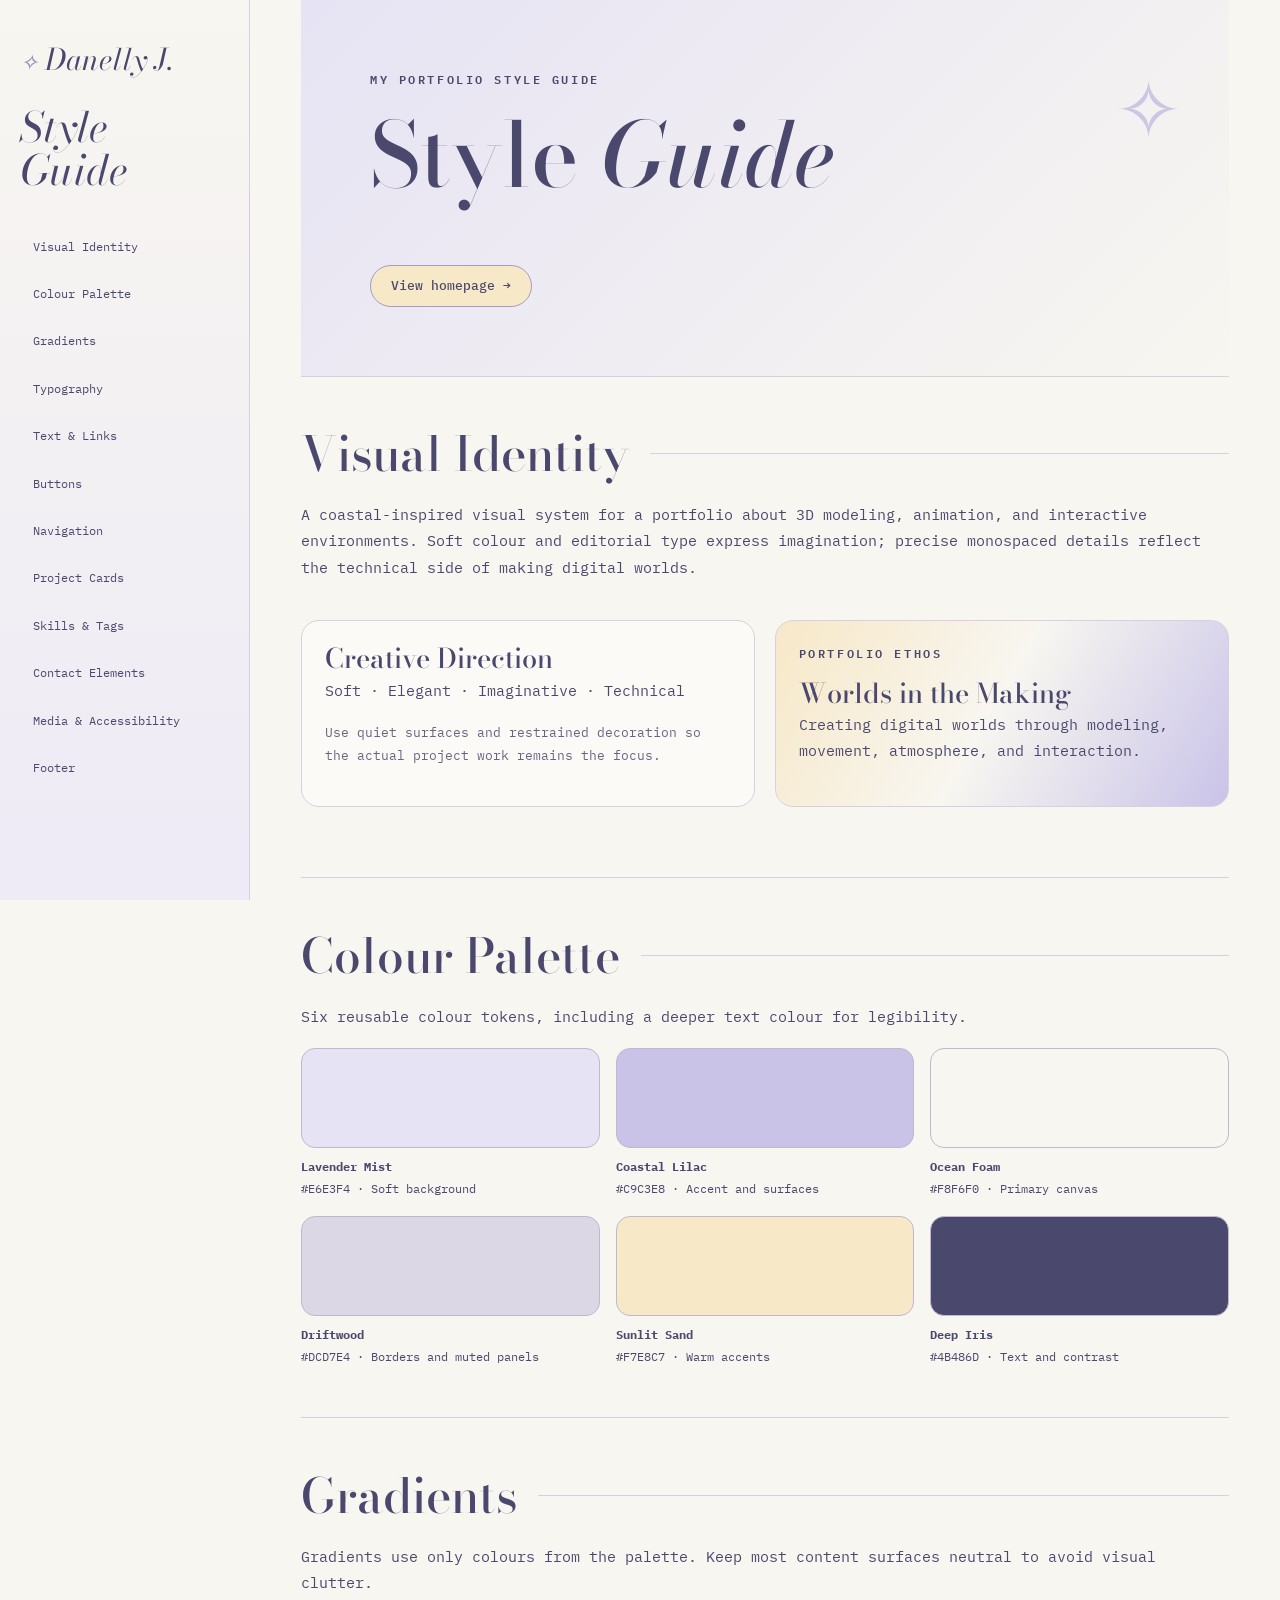
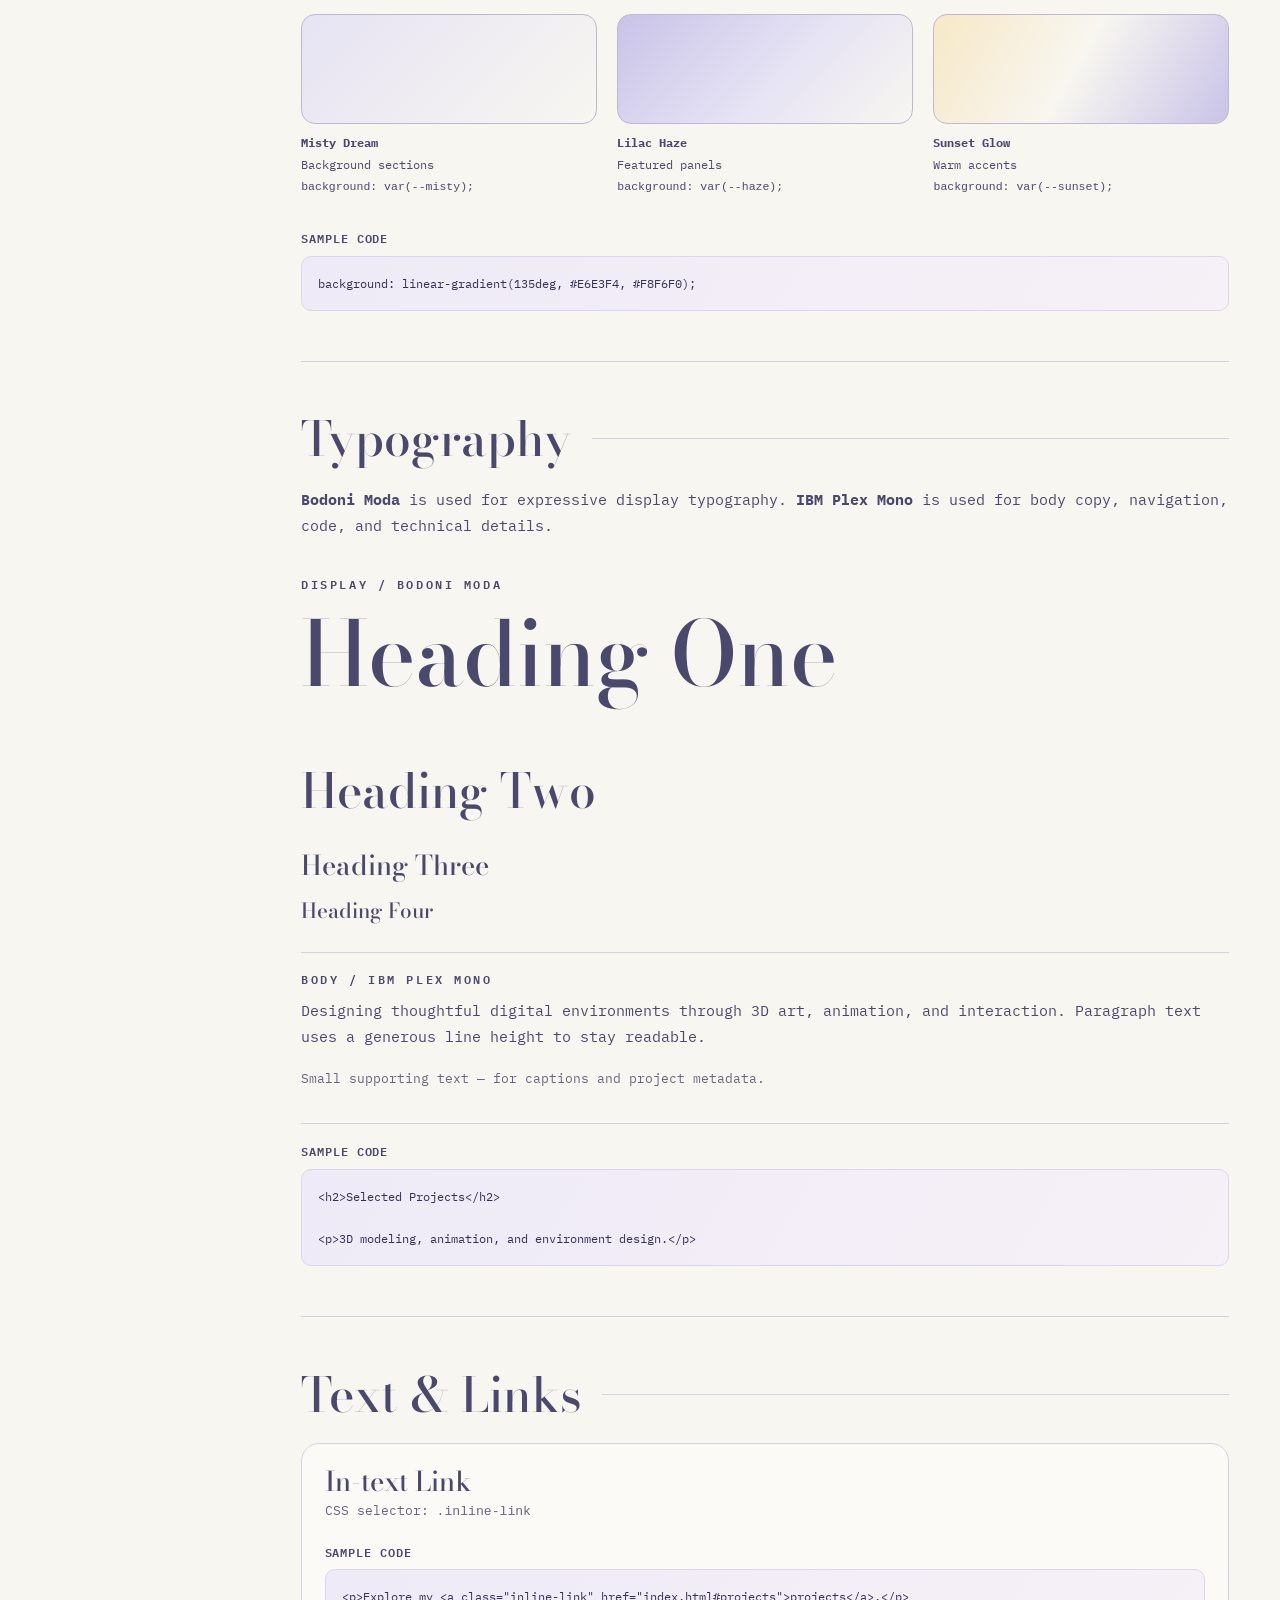
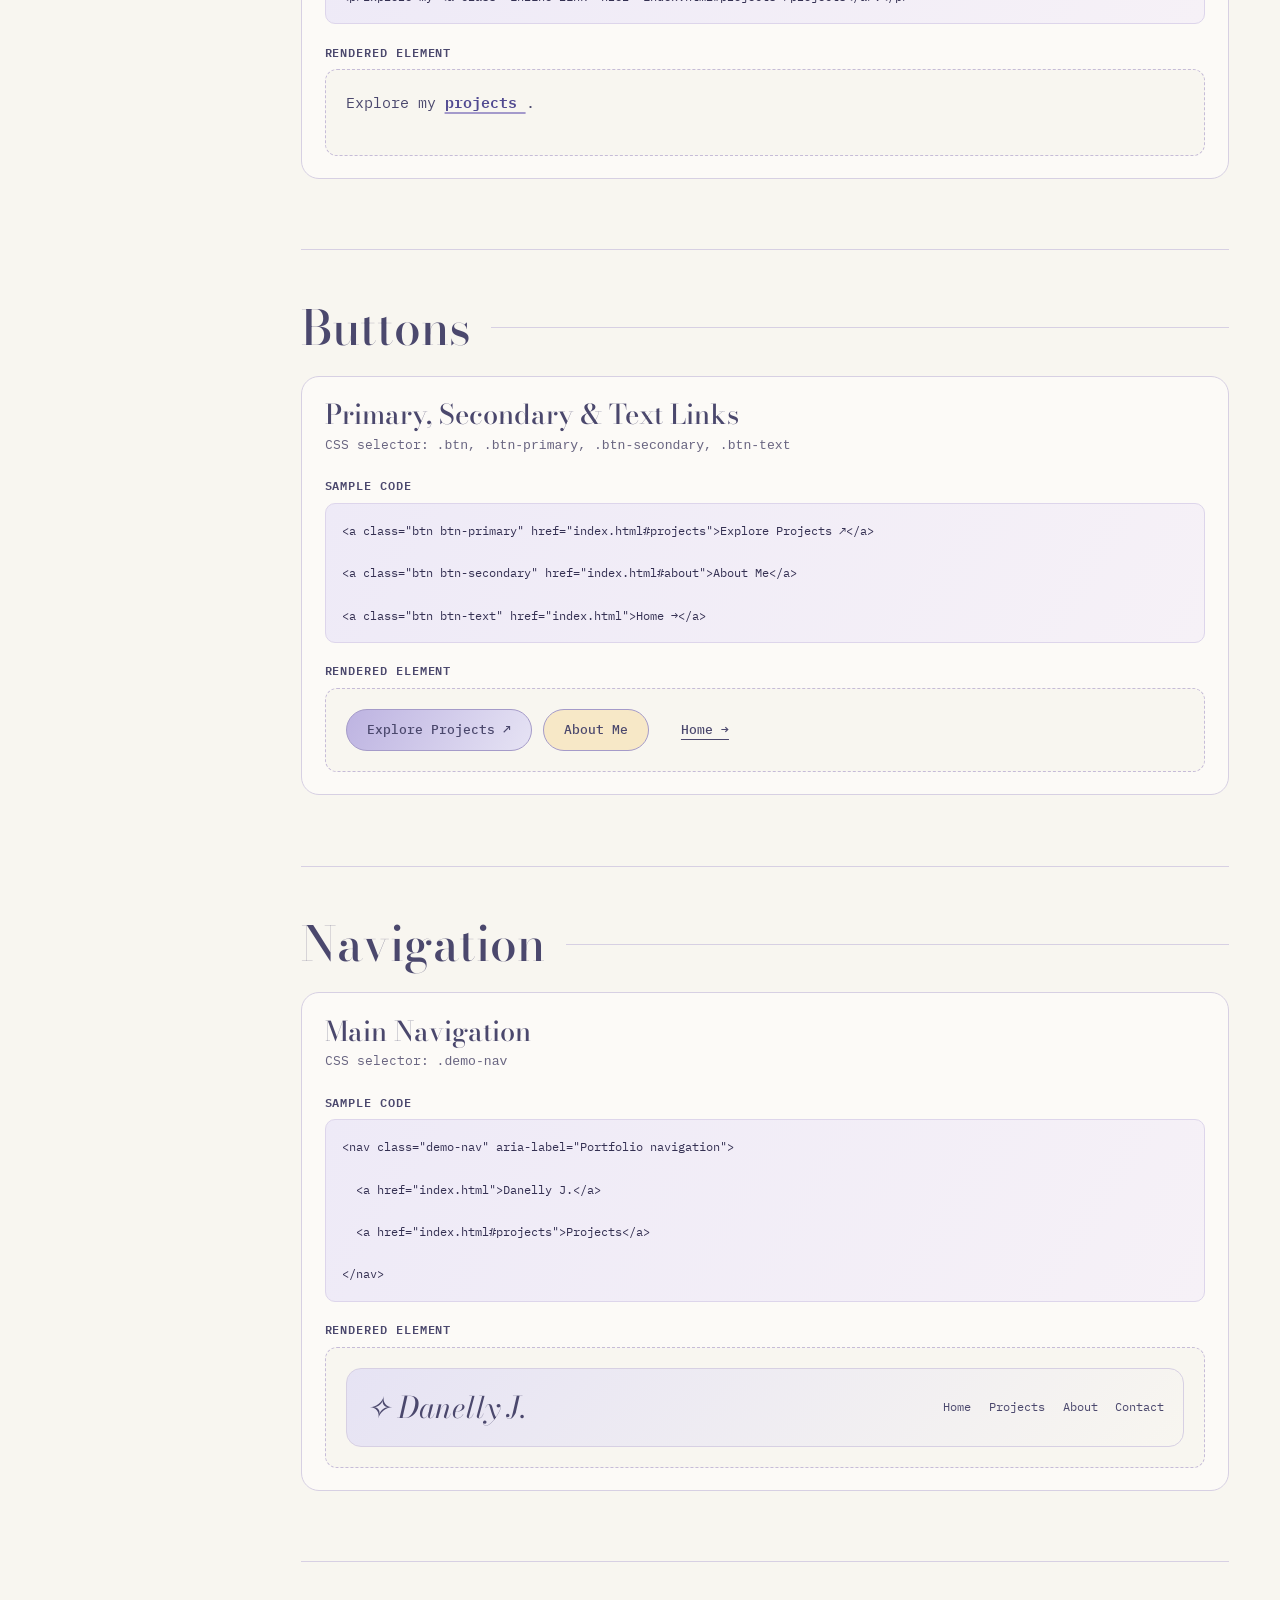
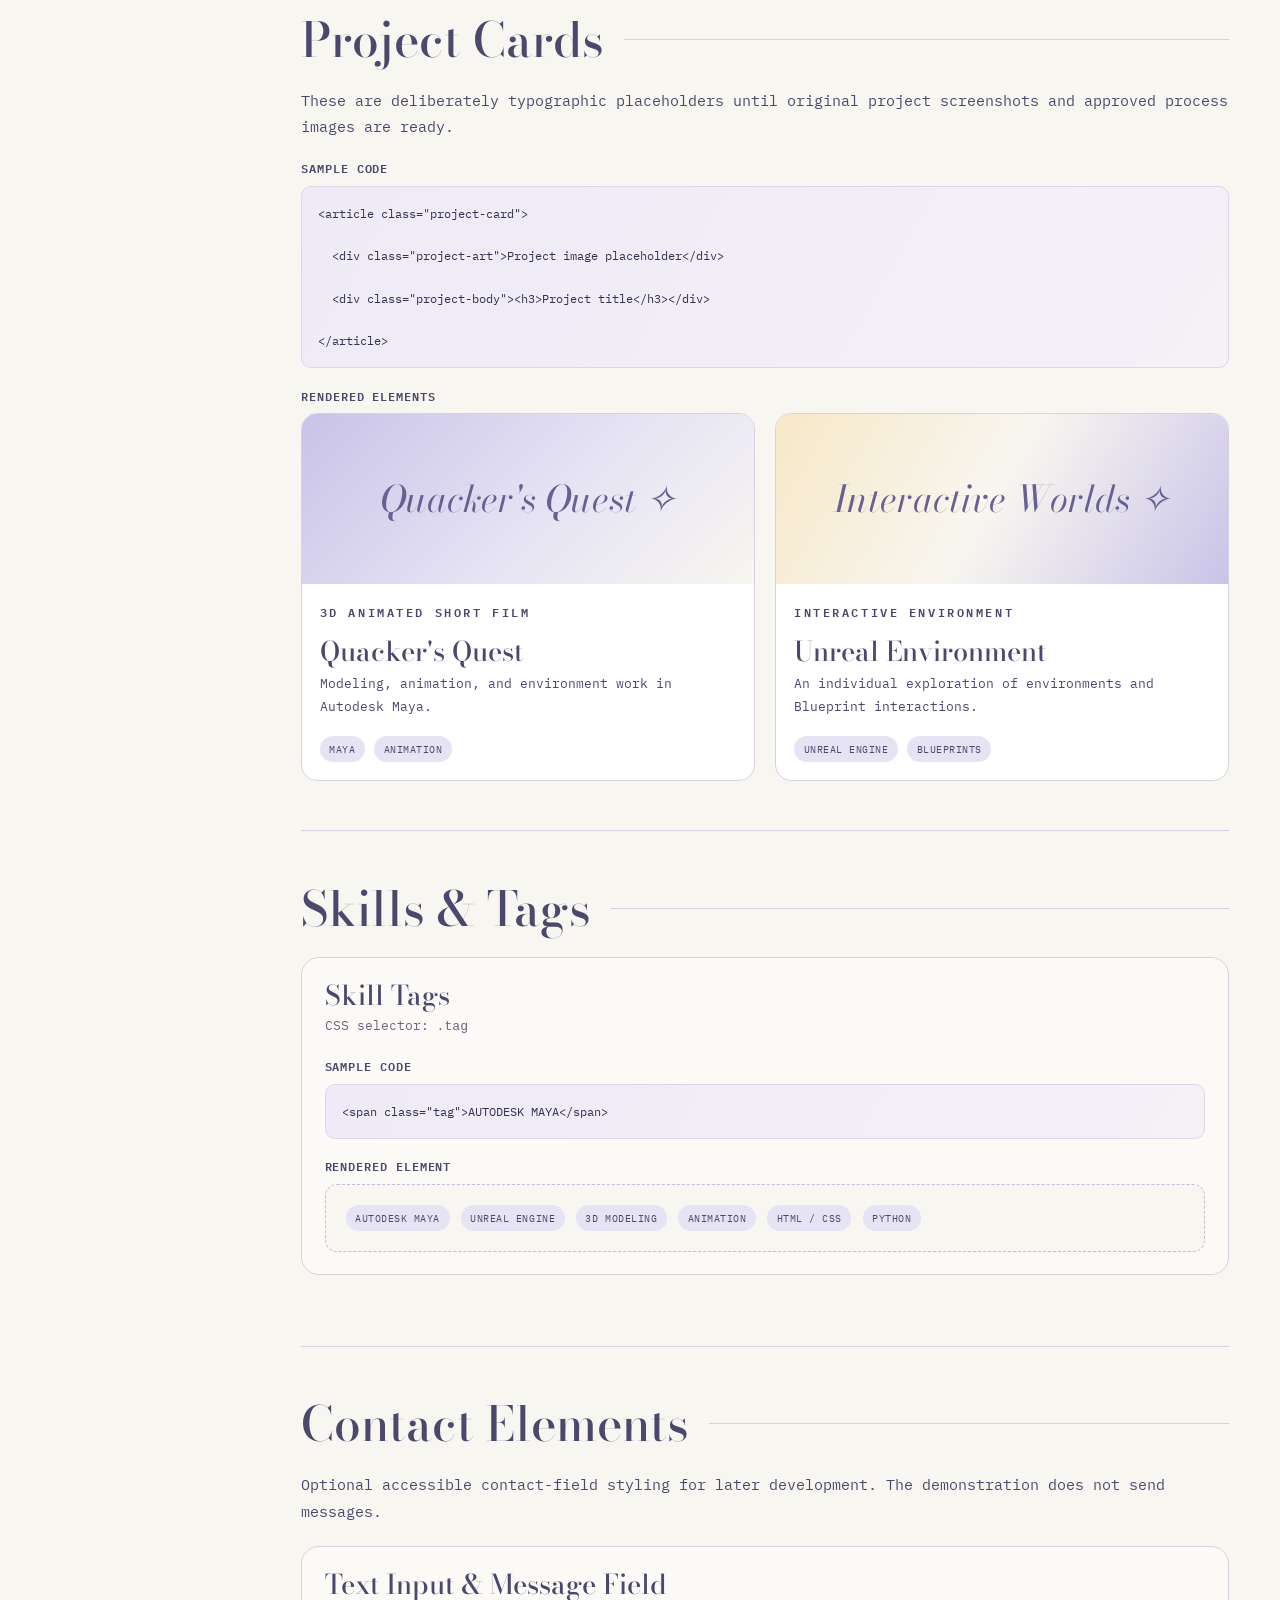
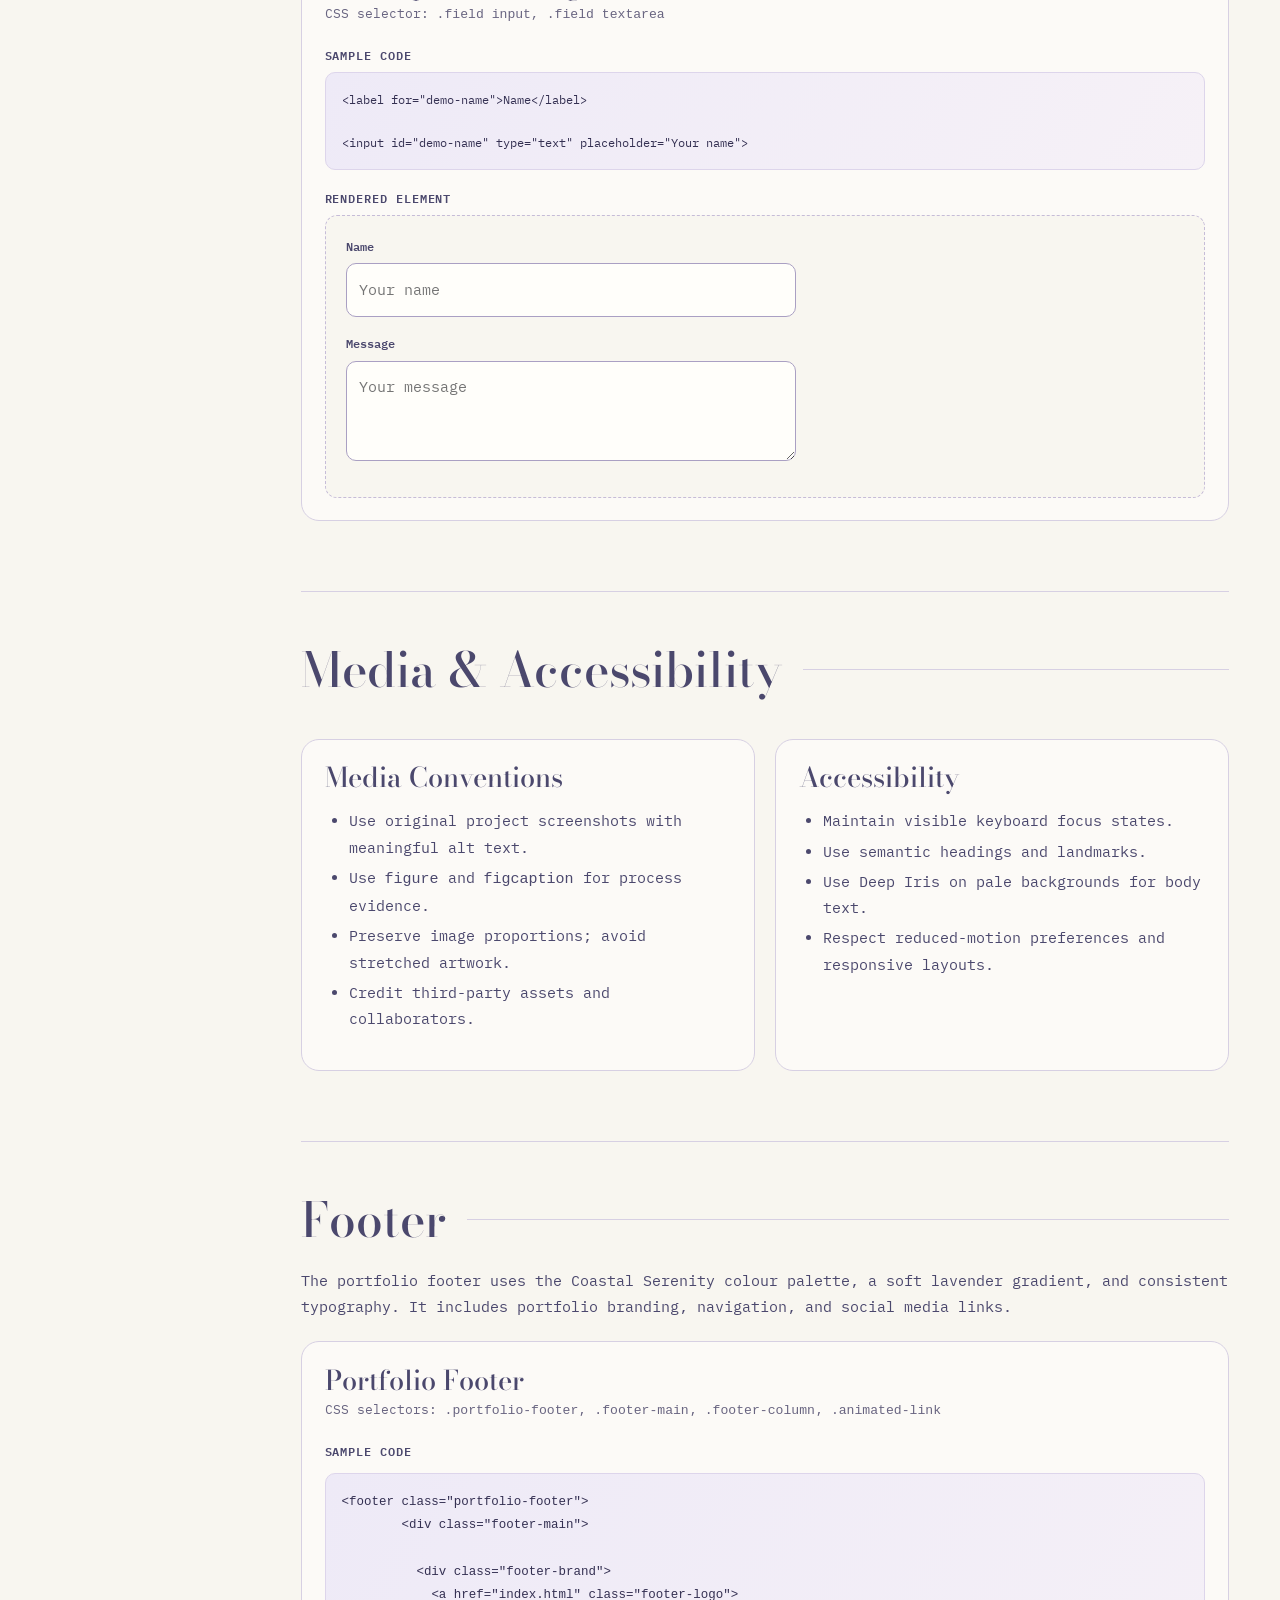
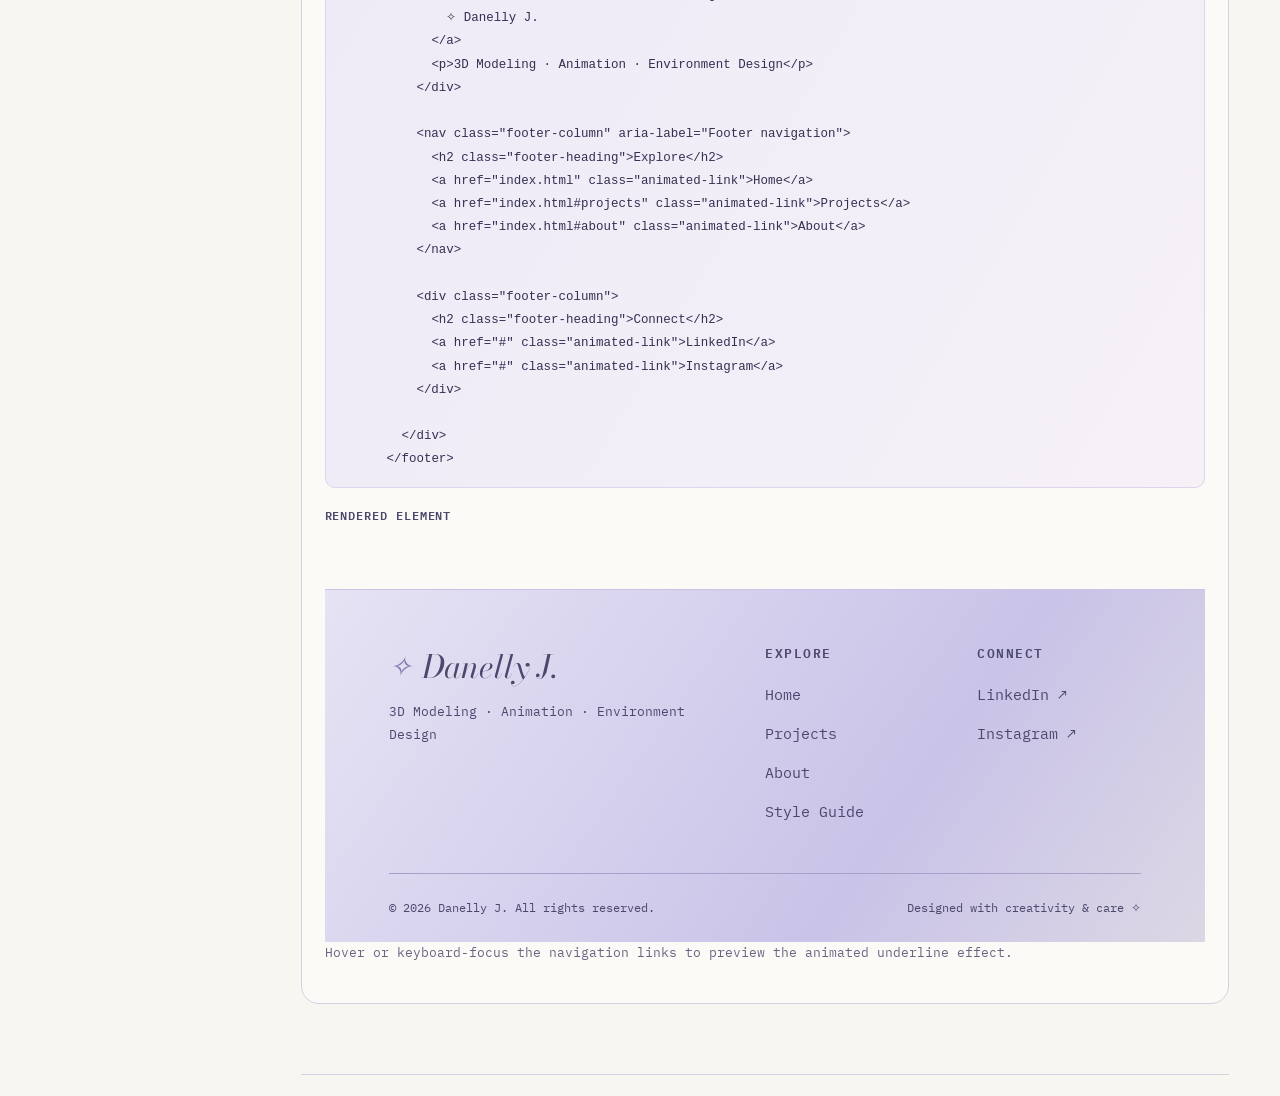
==== commit 3406bf69: "styling and text adjustments" ====
--- a/style-guide.html
+++ b/style-guide.html
@@ -766,54 +766,124 @@
       </section>
 
       <!-- ==================== FOOTER ==================== -->
+      
+  
+
       <section id="footer" class="guide-section">
 
         <div class="section-heading">
           <h2>Footer</h2>
         </div>
 
+        <p>
+          The portfolio footer uses the Coastal Serenity colour
+          palette, a soft lavender gradient, and consistent
+          typography. It includes portfolio branding, navigation,
+          and social media links.
+        </p>
+
         <article class="component">
 
-          <h3>Simple Footer</h3>
+          <h3>Portfolio Footer</h3>
 
           <p class="small muted">
-            CSS selector: <code>.sample-footer</code>
+            CSS selectors:
+            <code>.portfolio-footer</code>,
+            <code>.footer-main</code>,
+            <code>.footer-column</code>,
+            <code>.animated-link</code>
           </p>
 
           <p class="component-label">Sample code</p>
 
-          <code class="code-sample">&lt;footer class=&quot;sample-footer&quot;&gt;
-
-  &lt;span&gt;© 2026 Danelly J.&lt;/span&gt;
-
-  &lt;a href=&quot;style-guide.html&quot;&gt;Style Guide&lt;/a&gt;
-
-&lt;/footer&gt;</code>
+          <pre class="code-sample"><code>&lt;footer class="portfolio-footer"&gt;
+        &lt;div class="footer-main"&gt;
+
+          &lt;div class="footer-brand"&gt;
+            &lt;a href="index.html" class="footer-logo"&gt;
+              ✧ Danelly J.
+            &lt;/a&gt;
+            &lt;p&gt;3D Modeling · Animation · Environment Design&lt;/p&gt;
+          &lt;/div&gt;
+
+          &lt;nav class="footer-column" aria-label="Footer navigation"&gt;
+            &lt;h2 class="footer-heading"&gt;Explore&lt;/h2&gt;
+            &lt;a href="index.html" class="animated-link"&gt;Home&lt;/a&gt;
+            &lt;a href="index.html#projects" class="animated-link"&gt;Projects&lt;/a&gt;
+            &lt;a href="index.html#about" class="animated-link"&gt;About&lt;/a&gt;
+          &lt;/nav&gt;
+
+          &lt;div class="footer-column"&gt;
+            &lt;h2 class="footer-heading"&gt;Connect&lt;/h2&gt;
+            &lt;a href="#" class="animated-link"&gt;LinkedIn&lt;/a&gt;
+            &lt;a href="#" class="animated-link"&gt;Instagram&lt;/a&gt;
+          &lt;/div&gt;
+
+        &lt;/div&gt;
+      &lt;/footer&gt;</code></pre>
 
           <p class="component-label">Rendered element</p>
 
-          <div class="rendered">
-
-            <footer class="sample-footer">
-
-              <span>© 2026 Danelly J.</span>
-
-              <a href="style-guide.html">
-                Style Guide
-              </a>
-
-              <a href="index.html">
-                Home
-              </a>
+          <div class="footer-preview">
+
+            <footer class="portfolio-footer">
+
+              <div class="footer-main">
+
+                <div class="footer-brand">
+                  <a href="index.html" class="footer-logo">
+                    <span class="footer-logo-mark"
+                          aria-hidden="true">✧</span>
+                    Danelly J.
+                  </a>
+
+                  <p class="footer-description">
+                    3D Modeling · Animation · Environment Design
+                  </p>
+                </div>
+
+                <nav class="footer-column"
+                    aria-label="Footer component preview navigation">
+
+                  <h2 class="footer-heading">Explore</h2>
+
+                  <a href="index.html" class="animated-link">Home</a>
+                  <a href="index.html#projects"
+                    class="animated-link">Projects</a>
+                  <a href="index.html#about"
+                    class="animated-link">About</a>
+                  <a href="style-guide.html"
+                    class="animated-link">Style Guide</a>
+                </nav>
+
+                <div class="footer-column">
+                  <h2 class="footer-heading">Connect</h2>
+
+                  <a href="#" class="animated-link">LinkedIn ↗</a>
+                  <a href="#" class="animated-link">Instagram ↗</a>
+                </div>
+
+              </div>
+
+              <div class="footer-bottom">
+                <p>© 2026 Danelly J. All rights reserved.</p>
+                <p>Designed with creativity &amp; care ✧</p>
+              </div>
 
             </footer>
 
           </div>
 
+          <p class="small muted">
+            Hover or keyboard-focus the navigation links to
+            preview the animated underline effect.
+          </p>
+
         </article>
 
       </section>
 
+
     </main>
 
   </div>
--- a/css/main.css
+++ b/css/main.css
@@ -296,6 +296,15 @@
   font-size: 0.72rem;
   overflow-wrap: anywhere;
 }
+
+.eyebrow {
+  font-size: 0.73rem;
+  letter-spacing: 0.22em;
+  text-transform: uppercase;
+  font-weight: 600;
+}
+
+
 
 
 /* ==================== TYPOGRAPHY EXAMPLES ==================== */
@@ -402,7 +411,7 @@
 }
 
 .btn-secondary {
-  background: transparent;
+  background: #F7E8C7;
 }
 
 .btn-secondary:hover {
@@ -717,3 +726,222 @@
   }
 
 }
+
+
+
+
+
+
+/* ==========================================================
+   P03 PORTFOLIO FOOTER — COASTAL SERENITY
+   Shared across homepage and style guide
+   ========================================================== */
+
+.portfolio-footer {
+  background: linear-gradient(
+    125deg,
+    #E6E3F4 0%,
+    #C9C3E8 65%,
+    #DCD7E4 100%
+  );
+
+  color: #4B486D;
+  border-top: 1px solid #C9C3E8;
+  padding: 3.5rem clamp(1.5rem, 5vw, 4rem) 1.5rem;
+  margin-top: 4rem;
+}
+
+/* Main three-column layout */
+.footer-main {
+  display: grid;
+  grid-template-columns: 2fr 1fr 1fr;
+  gap: 3rem;
+  max-width: 1200px;
+  margin: 0 auto;
+  padding-bottom: 3rem;
+}
+
+/* Logo and portfolio description */
+.footer-logo {
+  display: inline-flex;
+  align-items: center;
+  gap: 0.65rem;
+
+  font-family: "Bodoni Moda", Georgia, serif;
+  font-size: 2rem;
+  font-style: italic;
+  line-height: 1.3;
+
+  color: #4B486D;
+  text-decoration: none;
+}
+
+.footer-logo-mark {
+  font-size: 1.7rem;
+  color: #817BAD;
+}
+
+.footer-logo:hover {
+  color: #4B486D;
+}
+
+.footer-description {
+  max-width: 350px;
+  margin: 0.75rem 0;
+
+  font-family: "IBM Plex Mono", monospace;
+  font-size: 0.8rem;
+  line-height: 1.8;
+}
+
+/* Footer navigation columns */
+.footer-column {
+  display: flex;
+  flex-direction: column;
+  align-items: flex-start;
+  gap: 0.8rem;
+}
+
+.footer-heading {
+  font-family: "IBM Plex Mono", monospace;
+  font-size: 0.8rem;
+  font-weight: 600;
+  letter-spacing: 0.12em;
+  text-transform: uppercase;
+
+  margin: 0 0 0.5rem;
+  color: #4B486D;
+}
+
+/* Footer copyright row */
+.footer-bottom {
+  display: flex;
+  align-items: center;
+  justify-content: space-between;
+  flex-wrap: wrap;
+  gap: 1rem;
+
+  max-width: 1200px;
+  margin: 0 auto;
+  padding-top: 1.5rem;
+
+  border-top: 1px solid #A8A0CA;
+}
+
+.footer-bottom p {
+  margin: 0;
+  font-family: "IBM Plex Mono", monospace;
+  font-size: 0.72rem;
+  line-height: 1.7;
+}
+
+/* Responsive footer */
+@media (max-width: 750px) {
+  .footer-main {
+    grid-template-columns: 1fr 1fr;
+    gap: 2rem;
+  }
+
+  .footer-brand {
+    grid-column: 1 / -1;
+  }
+}
+
+@media (max-width: 480px) {
+  .portfolio-footer {
+    padding: 2.5rem 1.5rem 1.5rem;
+  }
+
+  .footer-main {
+    grid-template-columns: 1fr;
+  }
+
+  .footer-brand {
+    grid-column: auto;
+  }
+
+  .footer-bottom {
+    flex-direction: column;
+    align-items: flex-start;
+  }
+}
+
+
+
+
+/* ==========================================================
+   SHARED ANIMATED UNDERLINE
+   Navbar + footer links
+   ========================================================== */
+
+.animated-link,
+.home-nav .links a,
+.demo-nav .links a {
+  position: relative;
+  display: inline-block;
+  width: fit-content;
+
+  color: #4B486D;
+  text-decoration: none;
+
+  transition: color 0.25s ease;
+}
+
+/* Hidden underline */
+.animated-link::after,
+.home-nav .links a::after,
+.demo-nav .links a::after {
+  content: "";
+  position: absolute;
+
+  left: 0;
+  bottom: -5px;
+
+  width: 100%;
+  height: 1px;
+
+  background-color: #4B486D;
+  border-radius: 2px;
+
+  transform: scaleX(0);
+  transform-origin: left center;
+
+  transition: transform 0.3s ease;
+}
+
+/* Reveal underline */
+.animated-link:hover::after,
+.animated-link:focus-visible::after,
+.home-nav .links a:hover::after,
+.home-nav .links a:focus-visible::after,
+.demo-nav .links a:hover::after,
+.demo-nav .links a:focus-visible::after {
+  transform: scaleX(1);
+}
+
+/* Keep current page visibly underlined */
+.home-nav .links a[aria-current="page"]::after,
+.demo-nav .links a[aria-current="page"]::after {
+  transform: scaleX(1);
+}
+
+/* Preserve accessible focus indicators */
+.animated-link:focus-visible,
+.home-nav .links a:focus-visible,
+.demo-nav .links a:focus-visible {
+  outline: 2px solid #4B486D;
+  outline-offset: 6px;
+  border-radius: 2px;
+}
+
+/* Respect reduced-motion preferences */
+@media (prefers-reduced-motion: reduce) {
+  .animated-link,
+  .home-nav .links a,
+  .demo-nav .links a,
+  .animated-link::after,
+  .home-nav .links a::after,
+  .demo-nav .links a::after {
+    transition: none;
+  }
+}
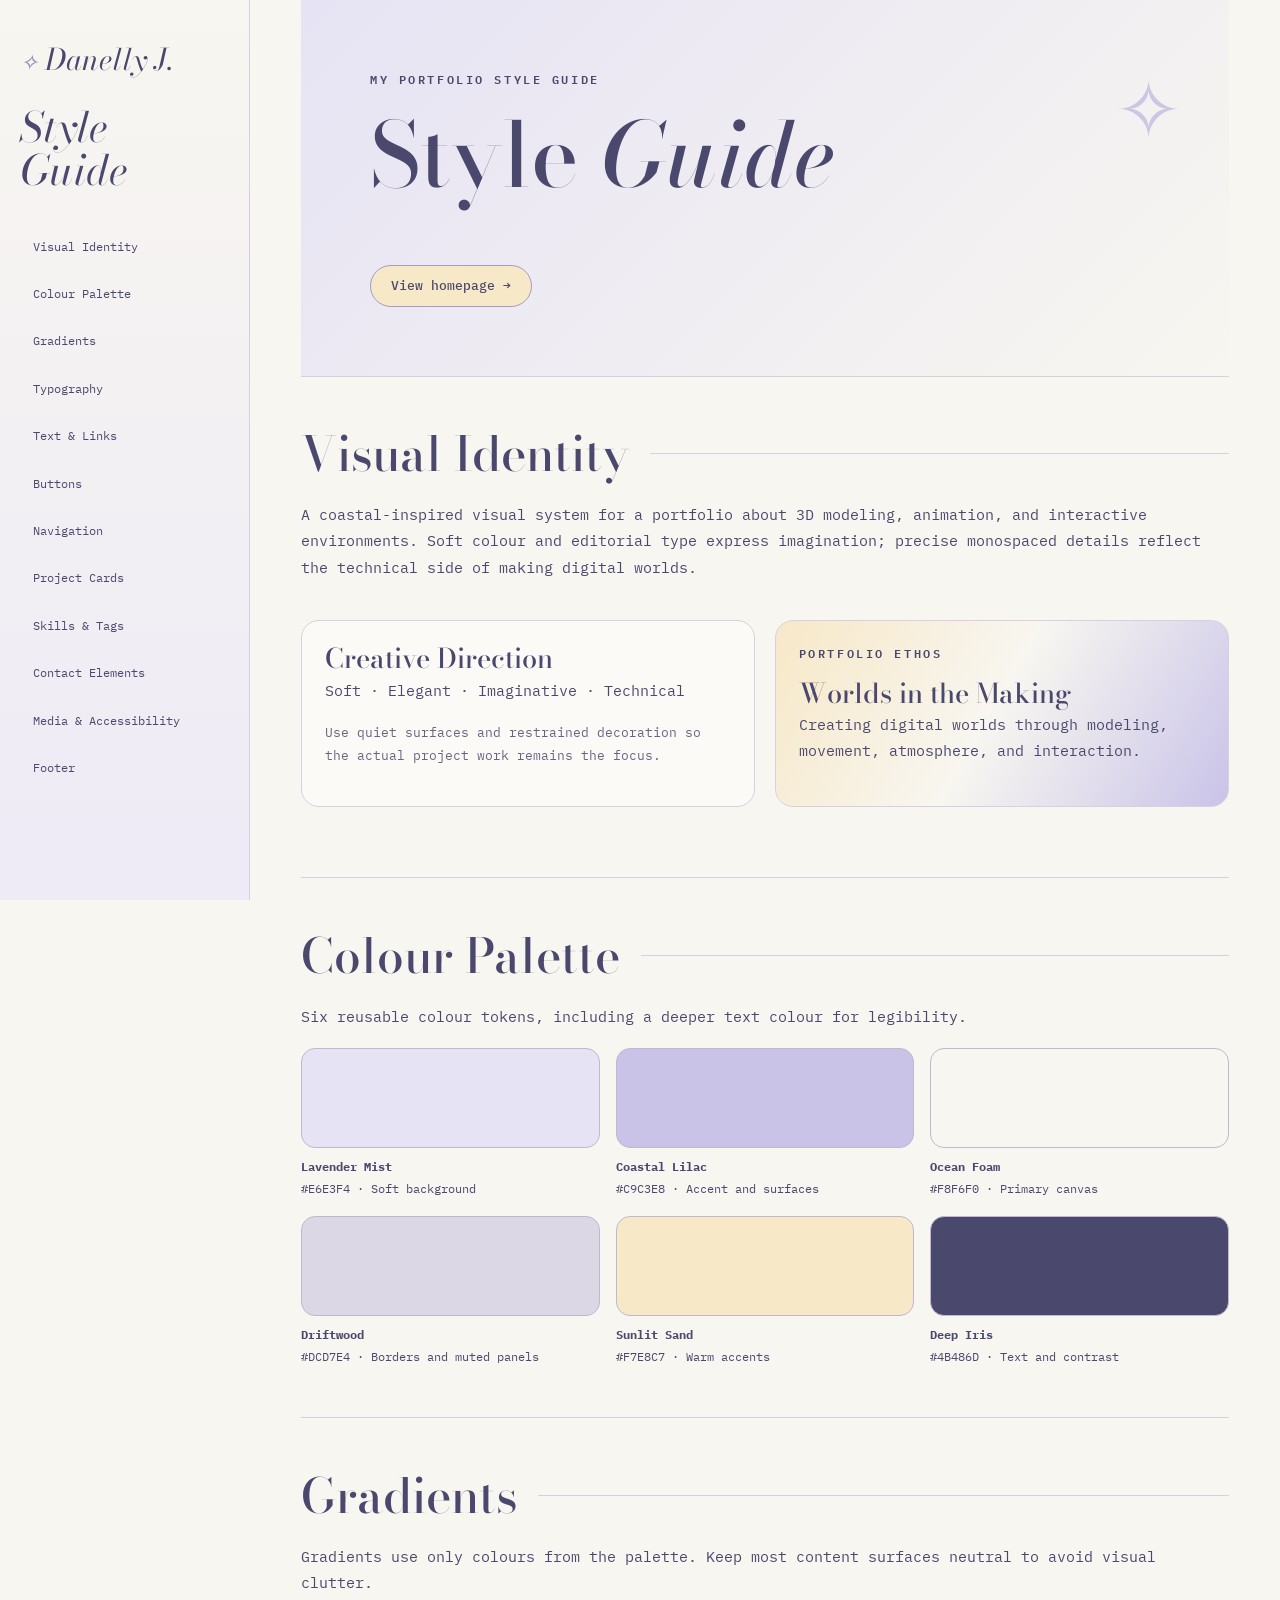
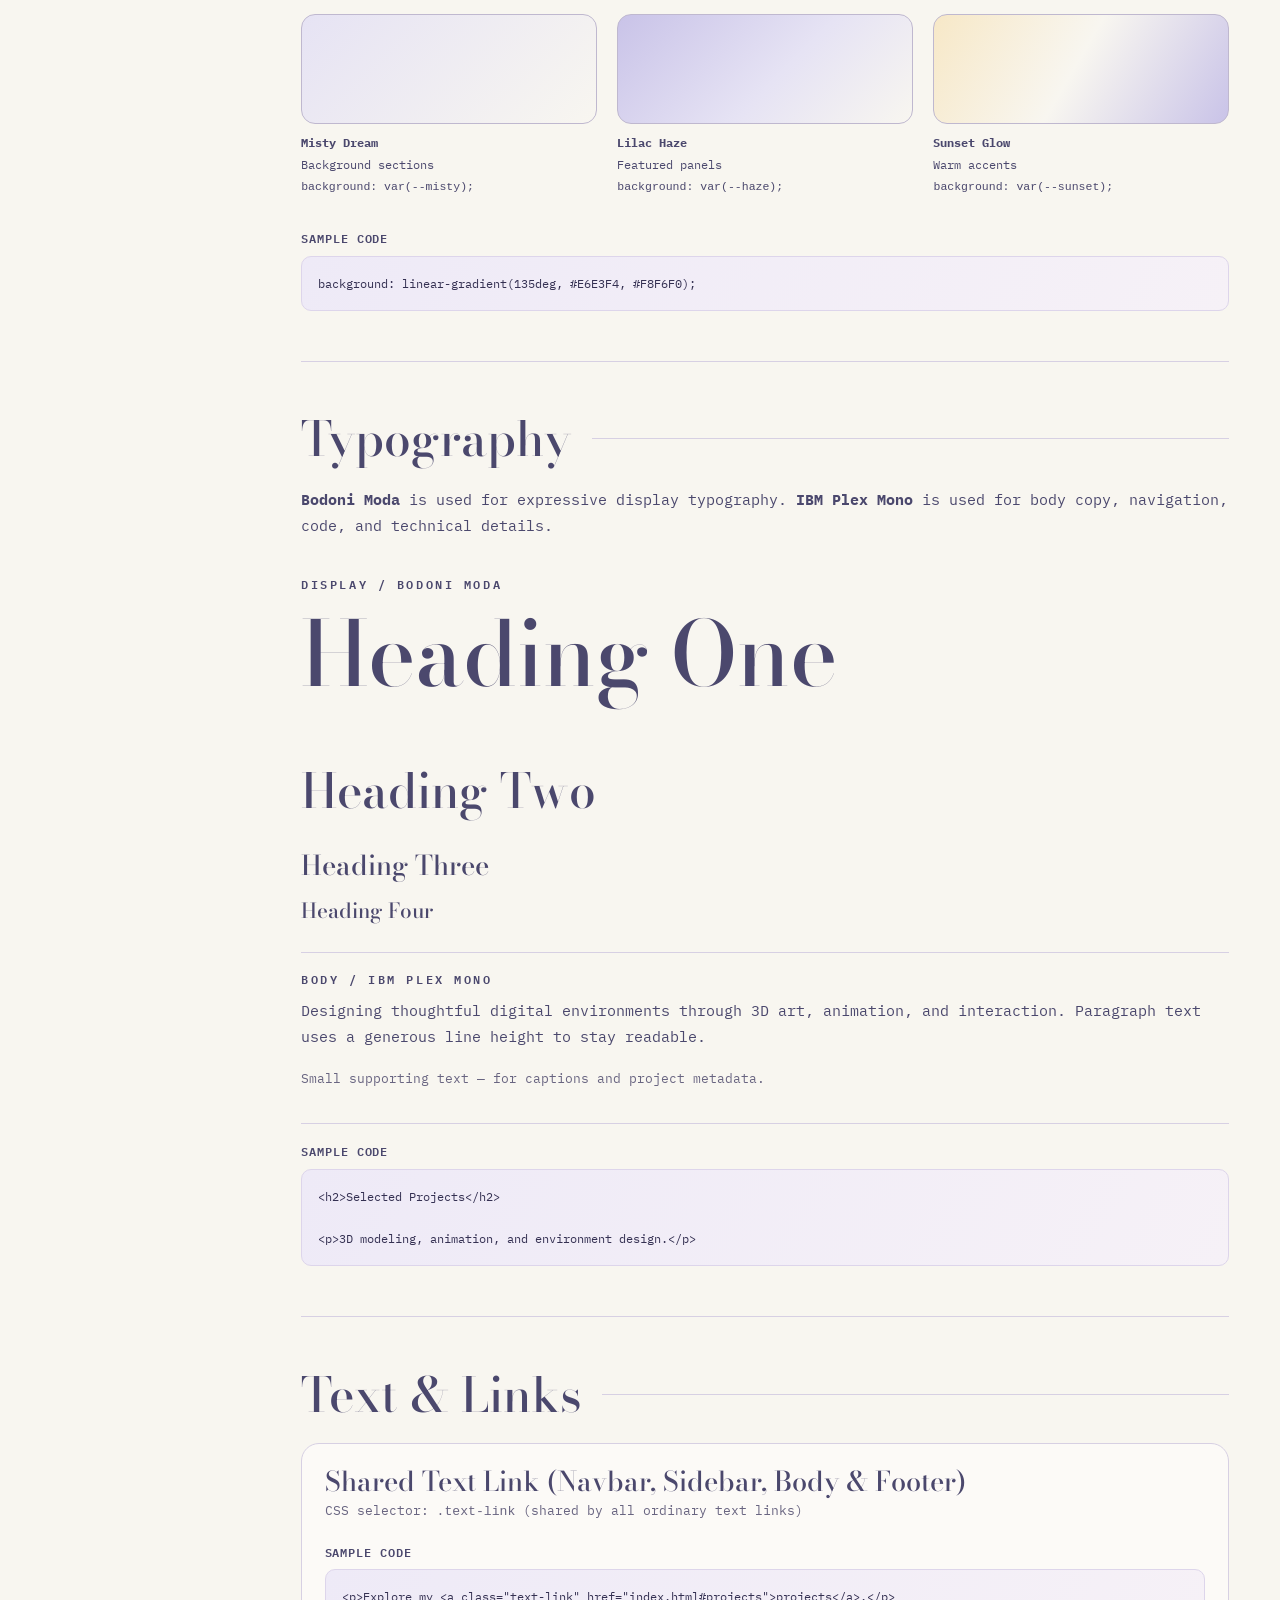
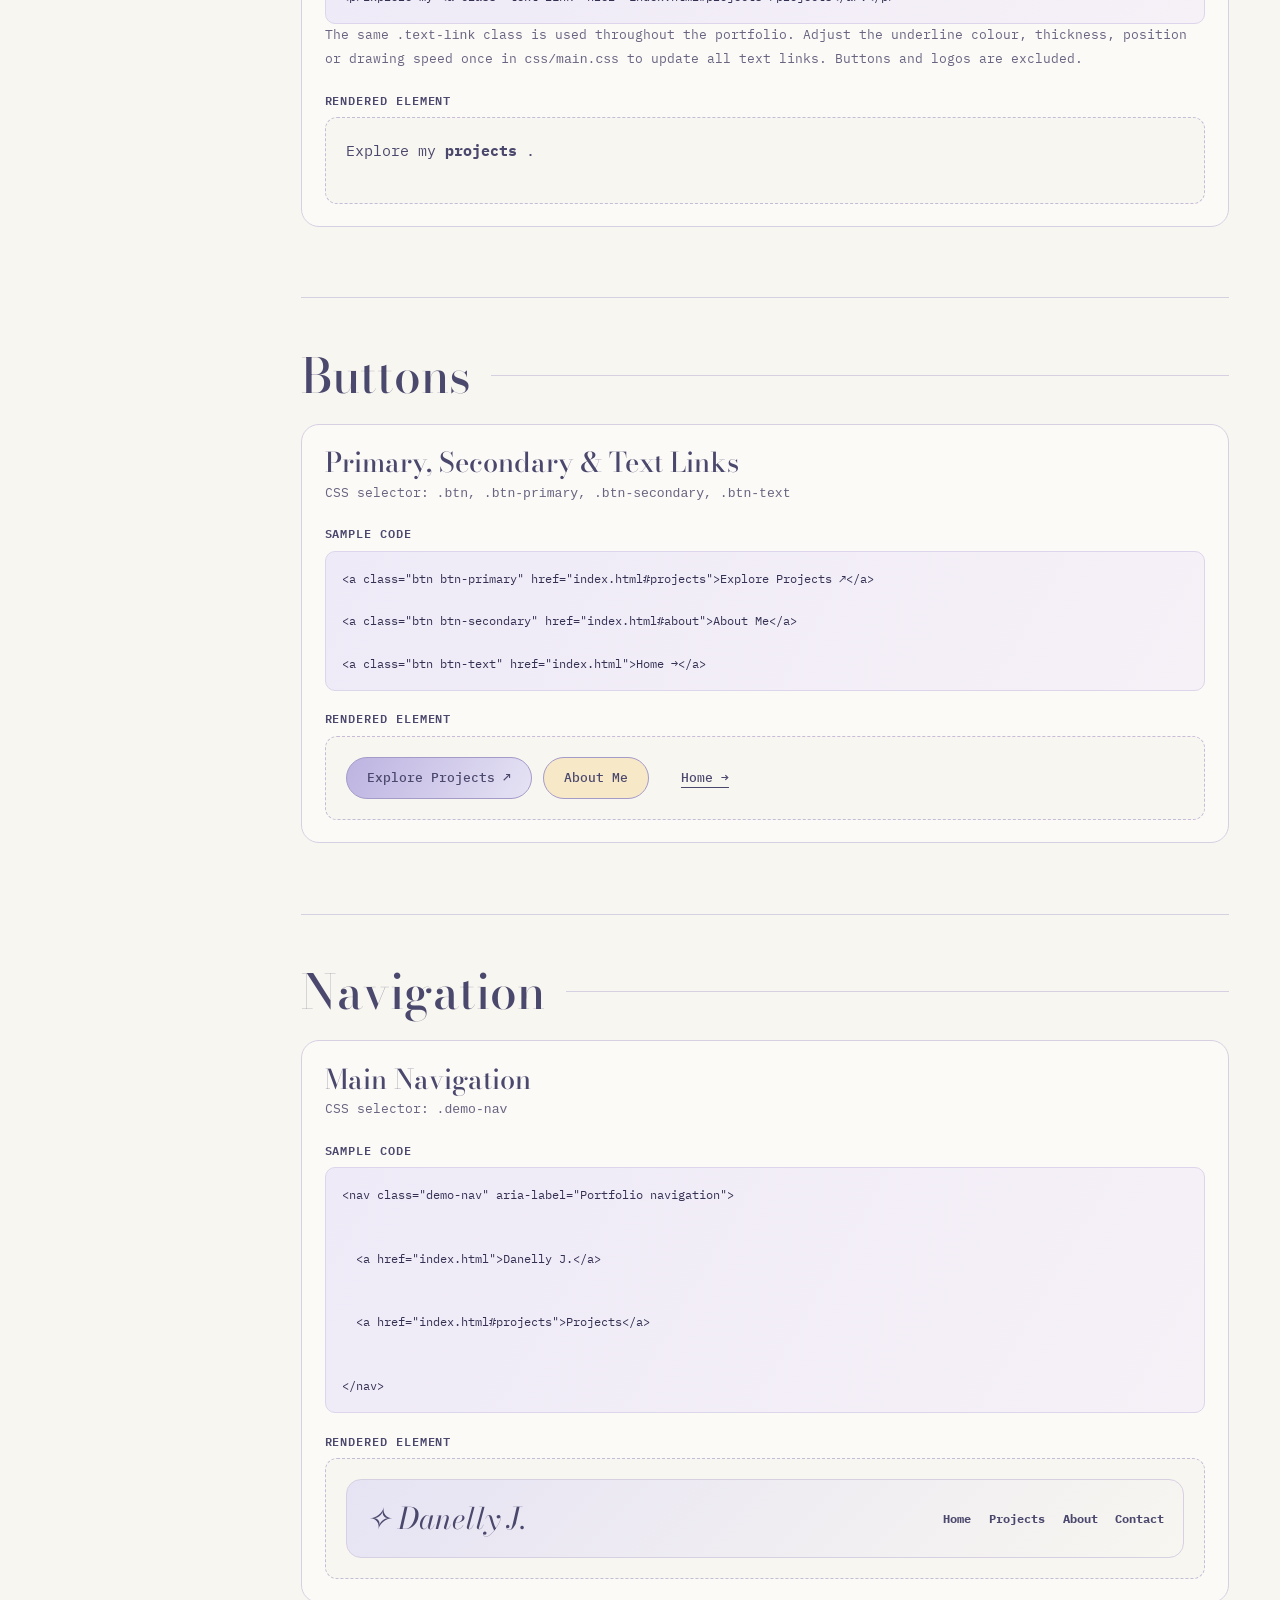
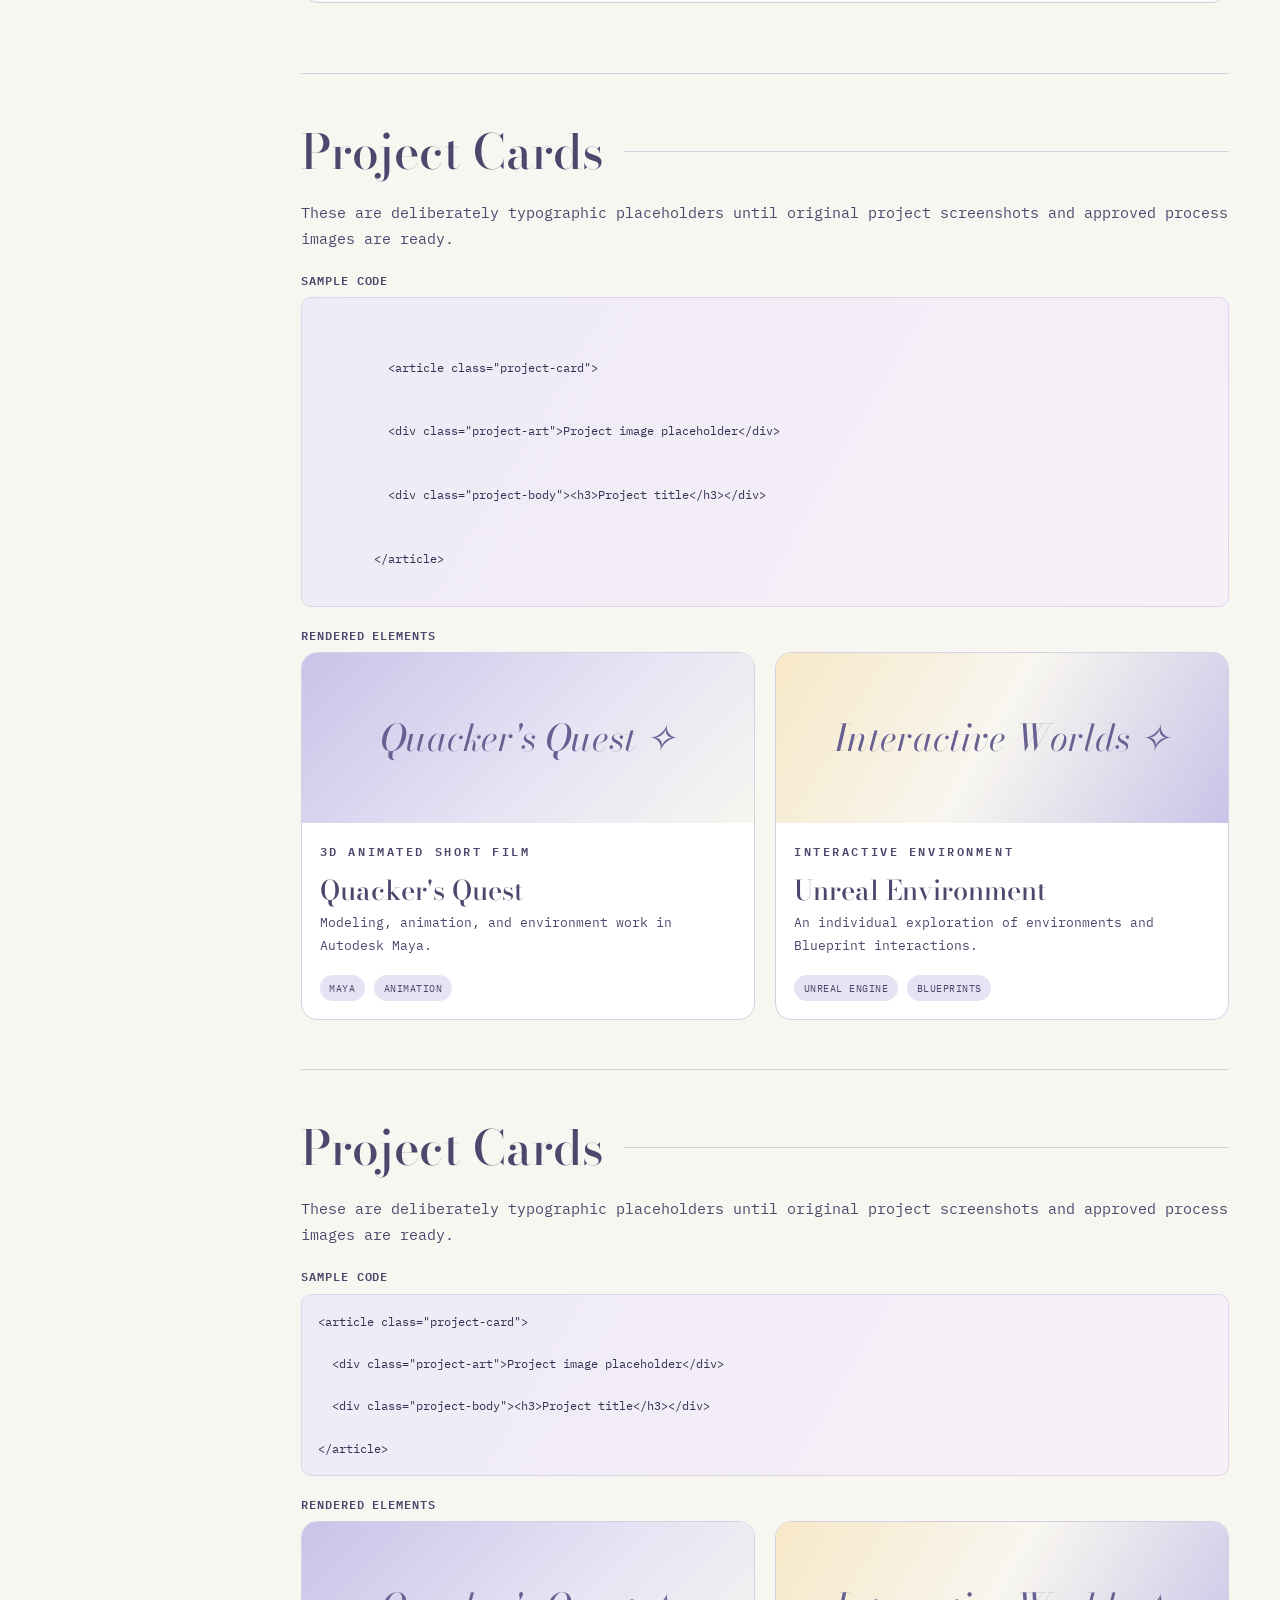
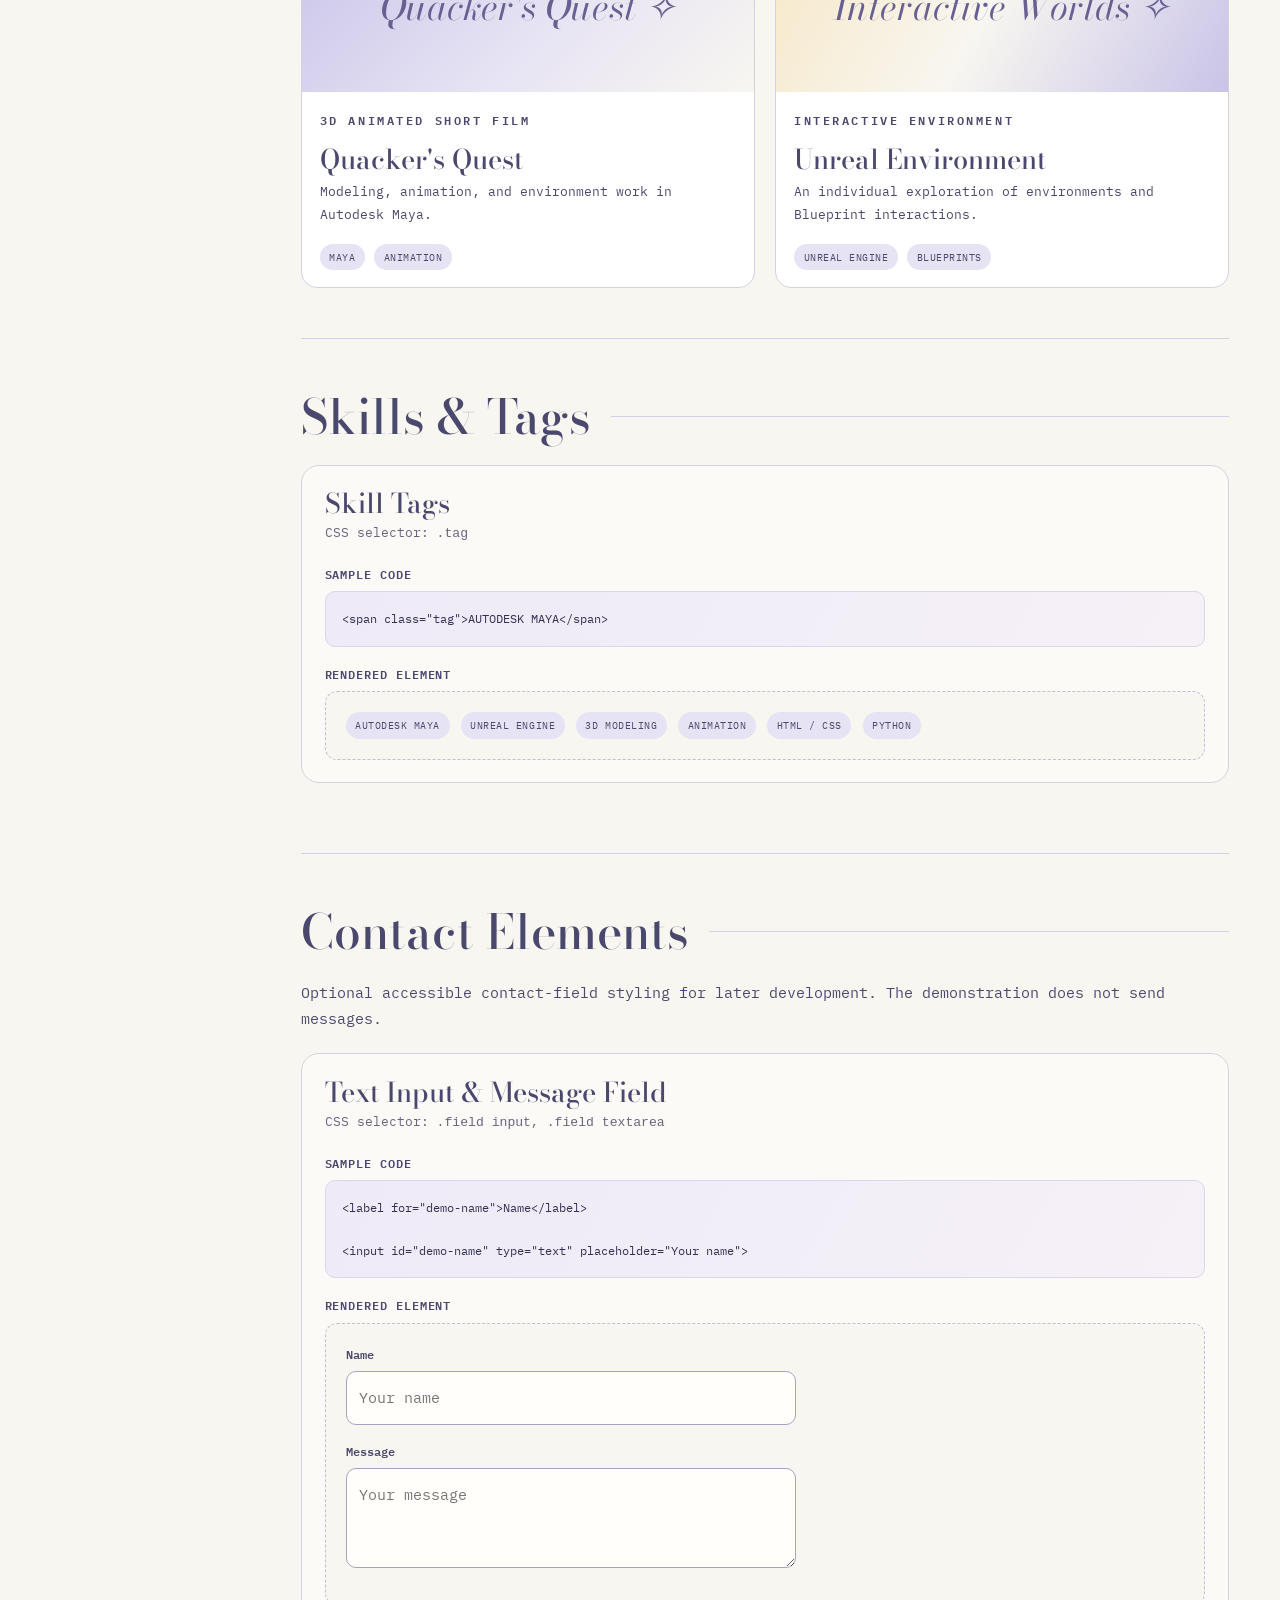
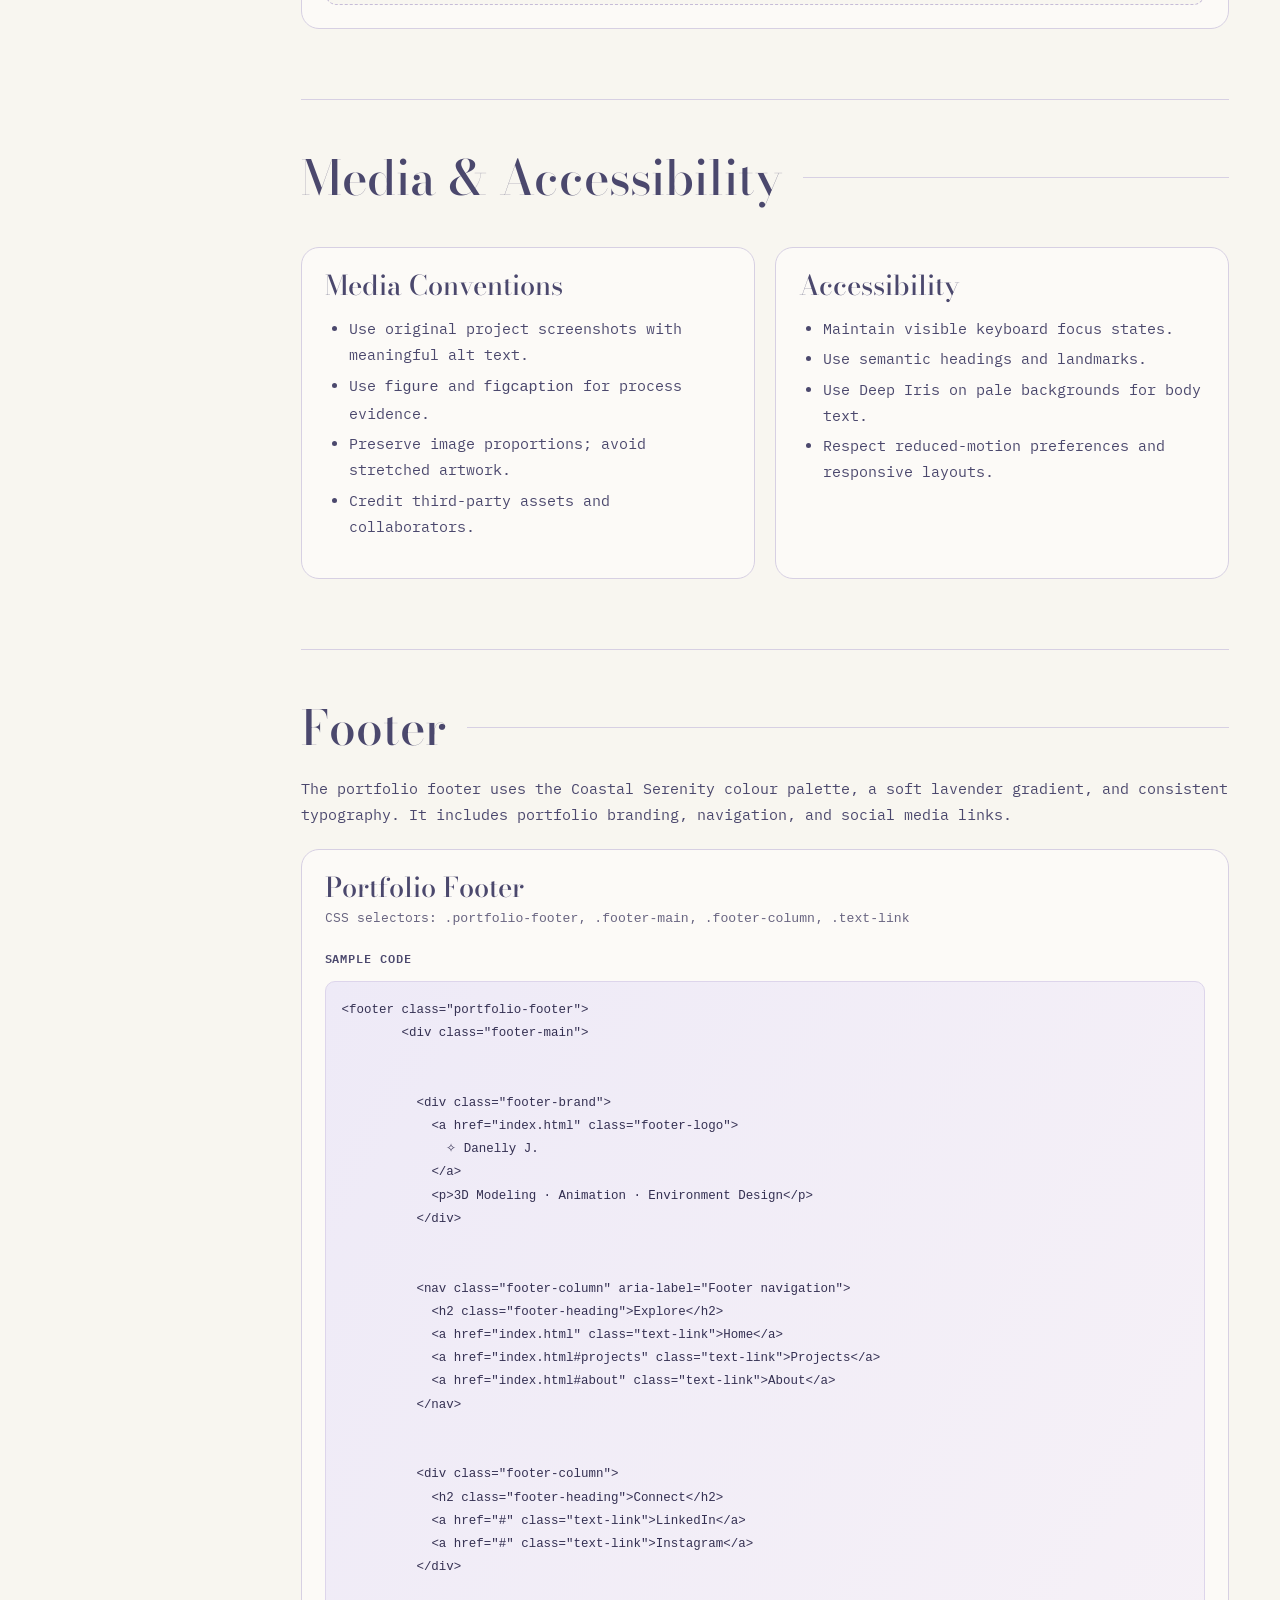
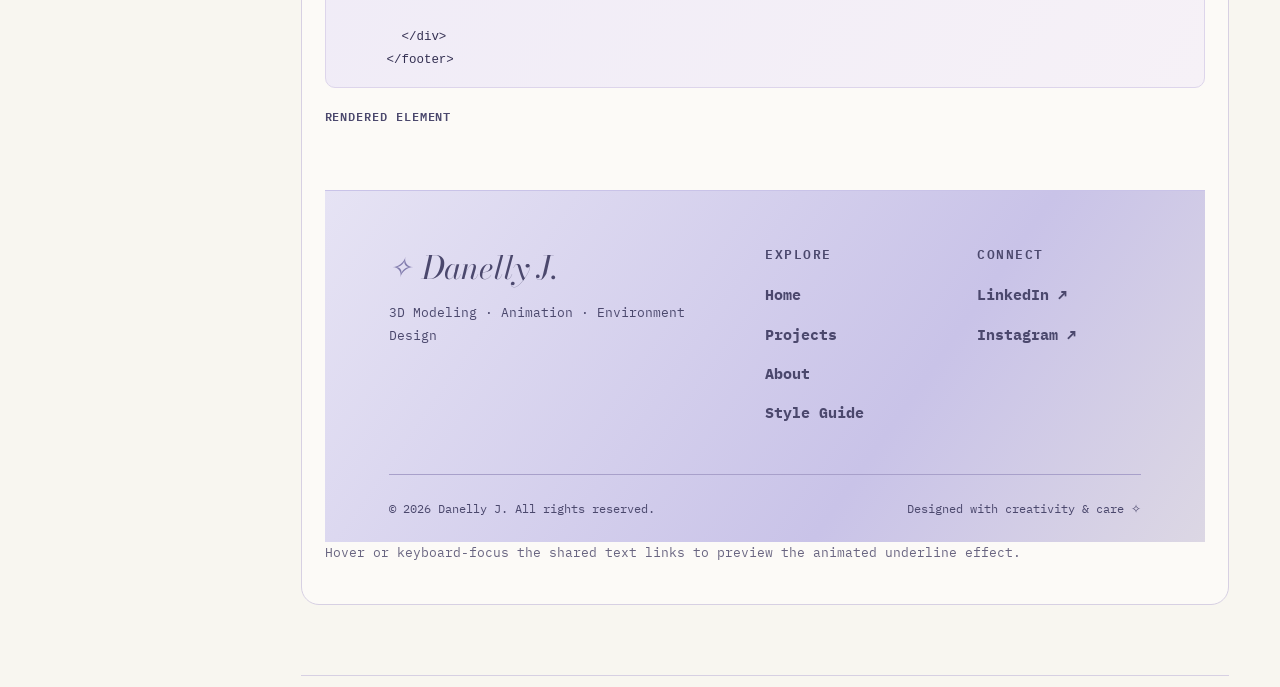
==== commit 3e673f8a: "intext link styling fix" ====
--- a/style-guide.html
+++ b/style-guide.html
@@ -346,41 +346,58 @@
 
       </section>
 
-      <!-- ==================== TEXT AND LINKS ==================== -->
+     <!-- ==================== TEXT AND LINKS ==================== -->
       <section id="links" class="guide-section">
 
+
         <div class="section-heading">
           <h2>Text &amp; Links</h2>
         </div>
 
+
         <article class="component">
 
-          <h3>In-text Link</h3>
+
+          <h3>Shared Text Link (Navbar, Sidebar, Body &amp; Footer)</h3>
+
 
           <p class="small muted">
-            CSS selector: <code>.inline-link</code>
+            CSS selector: <code>.text-link</code> (shared by all ordinary text links)
           </p>
 
+
           <p class="component-label">Sample code</p>
 
-          <code class="code-sample">&lt;p&gt;Explore my &lt;a class=&quot;inline-link&quot; href=&quot;index.html#projects&quot;&gt;projects&lt;/a&gt;.&lt;/p&gt;</code>
+
+          <code class="code-sample">&lt;p&gt;Explore my &lt;a class=&quot;text-link&quot; href=&quot;index.html#projects&quot;&gt;projects&lt;/a&gt;.&lt;/p&gt;</code>
+
+
+          <p class="small muted">The same <code>.text-link</code> class is used throughout the portfolio. Adjust the underline colour, thickness, position or drawing speed once in <code>css/main.css</code> to update all text links. Buttons and logos are excluded.</p>
+
 
           <p class="component-label">Rendered element</p>
 
+
           <div class="rendered">
+
 
             <p>
               Explore my
-              <a class="inline-link" href="index.html#projects">
+              <a class="text-link" href="index.html#projects">
                 projects
               </a>.
             </p>
 
-          </div>
+
+          </div>
+
 
         </article>
 
-      </section>
+
+      </section>
+
+
 
       <!-- ==================== BUTTONS ==================== -->
       <section id="buttons" class="guide-section">
@@ -444,66 +461,209 @@
       <!-- ==================== NAVIGATION ==================== -->
       <section id="navigation" class="guide-section">
 
+
         <div class="section-heading">
           <h2>Navigation</h2>
         </div>
 
+
         <article class="component">
 
+
           <h3>Main Navigation</h3>
+
 
           <p class="small muted">
             CSS selector: <code>.demo-nav</code>
           </p>
 
+
           <p class="component-label">Sample code</p>
 
+
           <code class="code-sample">&lt;nav class=&quot;demo-nav&quot; aria-label=&quot;Portfolio navigation&quot;&gt;
 
+
   &lt;a href=&quot;index.html&quot;&gt;Danelly J.&lt;/a&gt;
 
+
   &lt;a href=&quot;index.html#projects&quot;&gt;Projects&lt;/a&gt;
 
+
 &lt;/nav&gt;</code>
 
+
           <p class="component-label">Rendered element</p>
 
+
           <div class="rendered">
+
 
             <nav
               class="demo-nav"
               aria-label="Example portfolio navigation"
             >
 
+
               <a class="brand" href="index.html">
                 ✧ Danelly J.
               </a>
 
+
               <div class="links">
 
-                <a href="index.html">Home</a>
-
-                <a href="index.html#projects">
+
+                <a href="index.html" class="text-link">Home</a>
+
+
+                <a href="index.html#projects" class="text-link">
                   Projects
                 </a>
 
-                <a href="index.html#about">
+
+                <a href="index.html#about" class="text-link">
                   About
                 </a>
 
-                <a href="index.html#contact">
+
+                <a href="index.html#contact" class="text-link">
                   Contact
                 </a>
 
+
               </div>
 
+
             </nav>
 
-          </div>
+
+          </div>
+
 
         </article>
 
-      </section>
+
+      </section>
+
+
+      <!-- ==================== PROJECT CARDS ==================== -->
+      <section id="cards" class="guide-section">
+
+
+        <div class="section-heading">
+          <h2>Project Cards</h2>
+        </div>
+
+
+        <p>
+          These are deliberately typographic placeholders
+          until original project screenshots and approved
+          process images are ready.
+        </p>
+
+
+        <p class="component-label">Sample code</p>
+
+
+        <code class="code-sample">
+          
+          &lt;article class=&quot;project-card&quot;&gt;
+
+
+          &lt;div class=&quot;project-art&quot;&gt;Project image placeholder&lt;/div&gt;
+
+
+          &lt;div class=&quot;project-body&quot;&gt;&lt;h3&gt;Project title&lt;/h3&gt;&lt;/div&gt;
+
+
+        &lt;/article&gt;
+        </code>
+
+
+        <p class="component-label">Rendered elements</p>
+
+
+        <div class="project-grid">
+
+
+          <!-- PROJECT 1 -->
+          <article class="project-card">
+
+
+            <div class="project-art">
+              Quacker's Quest ✧
+            </div>
+
+
+            <div class="project-body">
+
+
+              <p class="eyebrow">
+                3D animated short film
+              </p>
+
+
+              <h3>Quacker's Quest</h3>
+
+
+              <p class="small">
+                Modeling, animation, and environment
+                work in Autodesk Maya.
+              </p>
+
+
+              <span class="tag">MAYA</span>
+              <span class="tag">ANIMATION</span>
+
+
+            </div>
+
+
+          </article>
+
+
+          <!-- PROJECT 2 -->
+          <article class="project-card">
+
+
+            <div class="project-art warm">
+              Interactive Worlds ✧
+            </div>
+
+
+            <div class="project-body">
+
+
+              <p class="eyebrow">
+                Interactive environment
+              </p>
+
+
+              <h3>Unreal Environment</h3>
+
+
+              <p class="small">
+                An individual exploration of environments
+                and Blueprint interactions.
+              </p>
+
+
+              <span class="tag">UNREAL ENGINE</span>
+              <span class="tag">BLUEPRINTS</span>
+
+
+            </div>
+
+
+          </article>
+
+
+        </div>
+
+
+      </section>
+
+
 
       <!-- ==================== PROJECT CARDS ==================== -->
       <section id="cards" class="guide-section">
@@ -782,22 +942,28 @@
           and social media links.
         </p>
 
+
         <article class="component">
 
+
           <h3>Portfolio Footer</h3>
+
 
           <p class="small muted">
             CSS selectors:
             <code>.portfolio-footer</code>,
             <code>.footer-main</code>,
             <code>.footer-column</code>,
-            <code>.animated-link</code>
+            <code>.text-link</code>
           </p>
 
+
           <p class="component-label">Sample code</p>
+
 
           <pre class="code-sample"><code>&lt;footer class="portfolio-footer"&gt;
         &lt;div class="footer-main"&gt;
+
 
           &lt;div class="footer-brand"&gt;
             &lt;a href="index.html" class="footer-logo"&gt;
@@ -806,29 +972,37 @@
             &lt;p&gt;3D Modeling · Animation · Environment Design&lt;/p&gt;
           &lt;/div&gt;
 
+
           &lt;nav class="footer-column" aria-label="Footer navigation"&gt;
             &lt;h2 class="footer-heading"&gt;Explore&lt;/h2&gt;
-            &lt;a href="index.html" class="animated-link"&gt;Home&lt;/a&gt;
-            &lt;a href="index.html#projects" class="animated-link"&gt;Projects&lt;/a&gt;
-            &lt;a href="index.html#about" class="animated-link"&gt;About&lt;/a&gt;
+            &lt;a href="index.html" class="text-link"&gt;Home&lt;/a&gt;
+            &lt;a href="index.html#projects" class="text-link"&gt;Projects&lt;/a&gt;
+            &lt;a href="index.html#about" class="text-link"&gt;About&lt;/a&gt;
           &lt;/nav&gt;
+
 
           &lt;div class="footer-column"&gt;
             &lt;h2 class="footer-heading"&gt;Connect&lt;/h2&gt;
-            &lt;a href="#" class="animated-link"&gt;LinkedIn&lt;/a&gt;
-            &lt;a href="#" class="animated-link"&gt;Instagram&lt;/a&gt;
+            &lt;a href="#" class="text-link"&gt;LinkedIn&lt;/a&gt;
+            &lt;a href="#" class="text-link"&gt;Instagram&lt;/a&gt;
           &lt;/div&gt;
+
 
         &lt;/div&gt;
       &lt;/footer&gt;</code></pre>
 
+
           <p class="component-label">Rendered element</p>
 
+
           <div class="footer-preview">
 
+
             <footer class="portfolio-footer">
 
+
               <div class="footer-main">
+
 
                 <div class="footer-brand">
                   <a href="index.html" class="footer-logo">
@@ -840,28 +1014,28 @@
                   <p class="footer-description">
                     3D Modeling · Animation · Environment Design
                   </p>
+
                 </div>
 
                 <nav class="footer-column"
                     aria-label="Footer component preview navigation">
 
                   <h2 class="footer-heading">Explore</h2>
-
-                  <a href="index.html" class="animated-link">Home</a>
+                  <a href="index.html" class="animated-link text-link">Home</a>
                   <a href="index.html#projects"
-                    class="animated-link">Projects</a>
+                    class="animated-link text-link">Projects</a>
                   <a href="index.html#about"
-                    class="animated-link">About</a>
+                    class="animated-link text-link">About</a>
                   <a href="style-guide.html"
-                    class="animated-link">Style Guide</a>
+                    class="animated-link text-link">Style Guide</a>
                 </nav>
 
                 <div class="footer-column">
                   <h2 class="footer-heading">Connect</h2>
-
-                  <a href="#" class="animated-link">LinkedIn ↗</a>
-                  <a href="#" class="animated-link">Instagram ↗</a>
+                  <a href="#" class="animated-link text-link">LinkedIn ↗</a>
+                  <a href="#" class="animated-link text-link">Instagram ↗</a>
                 </div>
+
 
               </div>
 
@@ -872,10 +1046,12 @@
 
             </footer>
 
-          </div>
+
+          </div>
+
 
           <p class="small muted">
-            Hover or keyboard-focus the navigation links to
+            Hover or keyboard-focus the shared text links to
             preview the animated underline effect.
           </p>
 
@@ -883,7 +1059,6 @@
 
       </section>
 
-
     </main>
 
   </div>
--- a/css/main.css
+++ b/css/main.css
@@ -1,11 +1,14 @@
-
 
 /* ==================== GOOGLE FONTS ==================== */
 
+
 @import url('https://fonts.googleapis.com/css2?family=Bodoni+Moda:ital,opsz,wght@0,6..96,400;0,6..96,500;0,6..96,600;1,6..96,400&family=IBM+Plex+Mono:wght@400;500;600&display=swap');
 
 
+
+
 /* ==================== CSS VARIABLES ==================== */
+
 
 :root {
   /* Colour Palette */
@@ -17,6 +20,7 @@
   --iris: #4b486d;
   --muted: #696581;
   --line: #d7d0e3;
+
 
   /* Gradients */
   --misty: linear-gradient(135deg, #e6e3f4, #f8f6f0);
@@ -33,10 +37,12 @@
     #c9c3e8
   );
 
+
   /* Typography */
   --font-display: 'Bodoni Moda', Georgia, serif;
   --font-body: 'IBM Plex Mono', monospace;
 
+
   /* Border Radius */
   --radius: 18px;
 }
@@ -44,13 +50,19 @@
 
 
 
+
+
+
+
 * {
   box-sizing: border-box;
 }
 
+
 html {
   scroll-behavior: smooth;
 }
+
 
 body {
   margin: 0;
@@ -59,22 +71,12 @@
   font: 400 15px/1.75 var(--font-body);
 }
 
-a {
-  color: #514a91;
-  text-underline-offset: 4px;
-}
-
-a:hover {
-  color: #312d61;
-}
-
-a:focus-visible,
-button:focus-visible,
-input:focus-visible,
-textarea:focus-visible {
-  outline: 3px solid #6d629d;
-  outline-offset: 4px;
-}
+
+
+
+
+
+
 
 img {
   max-width: 100%;
@@ -82,7 +84,10 @@
 }
 
 
+
+
 /* ==================== TYPOGRAPHY ==================== */
+
 
 h1,
 h2,
@@ -94,52 +99,67 @@
   margin: 0 0 0.65em;
 }
 
+
 h1 {
   font-size: clamp(3.2rem, 7vw, 5.6rem);
 }
 
+
 h2 {
   font-size: clamp(2rem, 4vw, 3rem);
 }
 
+
 h3 {
   font-size: 1.7rem;
 }
 
+
 h4 {
   font-size: 1.3rem;
 }
 
+
 p {
   margin: 0 0 1.2em;
 }
+
 
 ul,
 ol {
   padding-left: 1.5rem;
 }
 
+
 li {
   margin: 0.25rem 0;
 }
 
 
 
+
+
+
 .muted {
   color: var(--muted);
 }
 
+
 .small {
   font-size: 0.82rem;
 }
 
 
+
+
 /* ==================== SITE LAYOUT ==================== */
+
 
 .site-shell {
   max-width: 1440px;
   margin: auto;
 }
+
 
 .guide-layout {
   display: grid;
@@ -148,7 +168,10 @@
 }
 
 
+
+
 /* ==================== STYLE GUIDE SIDEBAR ==================== */
+
 
 .guide-sidebar {
   padding: 2.3rem 1.25rem;
@@ -160,27 +183,32 @@
   overflow: auto;
 }
 
+
 .brand {
   font: italic 1.85rem var(--font-display);
   color: var(--iris);
   text-decoration: none;
 }
 
+
 .brand-mark {
   font-size: 1.35rem;
   color: #8c82bd;
 }
 
+
 .sidebar-title {
   font: italic 2.6rem/1.05 var(--font-display);
   margin: 1.5rem 0;
 }
+
 
 .guide-menu {
   display: grid;
   gap: 0.3rem;
   margin-top: 2rem;
 }
+
 
 .guide-menu a {
   display: block;
@@ -191,18 +219,23 @@
   font-size: 0.78rem;
 }
 
+
 .guide-menu a:hover,
 .guide-menu a:focus-visible {
   background: var(--lavender);
 }
 
 
+
+
 /* ==================== STYLE GUIDE CONTENT ==================== */
+
 
 .guide-content {
   padding: 0 clamp(1.25rem, 4vw, 4rem) 5rem;
   min-width: 0;
 }
+
 
 .guide-hero {
   background: var(--misty);
@@ -210,6 +243,7 @@
   padding: 4.3rem;
   position: relative;
 }
+
 
 .guide-hero::after {
   content: '✧';
@@ -221,11 +255,13 @@
   opacity: 0.65;
 }
 
+
 .guide-section {
   padding: 3.1rem 0;
   border-bottom: 1px solid var(--line);
   scroll-margin-top: 1rem;
 }
+
 
 .section-heading {
   display: flex;
@@ -234,6 +270,7 @@
   margin-bottom: 1.3rem;
 }
 
+
 .section-heading::after {
   content: '';
   height: 1px;
@@ -241,6 +278,7 @@
   flex: 1;
 }
 
+
 .section-heading h2 {
   margin: 0;
 }
@@ -248,13 +286,19 @@
 
 
 
+
+
+
+
 /* ==================== COLOUR SWATCHES ==================== */
+
 
 .swatch-grid {
   display: grid;
   grid-template-columns: repeat(3, minmax(0, 1fr));
   gap: 1rem;
 }
+
 
 .swatch,
 .gradient-swatch {
@@ -263,17 +307,22 @@
   border: 1px solid #bfb8cf;
 }
 
+
 .swatch-info {
   font-size: 0.78rem;
   margin: 0.5rem 0 0;
 }
 
+
 .swatch-info strong {
   display: block;
 }
 
 
+
+
 /* ==================== GRADIENT EXAMPLES ==================== */
+
 
 .gradient-grid,
 .demo-grid,
@@ -284,18 +333,22 @@
   gap: 1.3rem;
 }
 
+
 .gradient-grid {
   grid-template-columns: repeat(3, minmax(0, 1fr));
 }
 
+
 .gradient-swatch {
   height: 110px;
 }
+
 
 .token {
   font-size: 0.72rem;
   overflow-wrap: anywhere;
 }
+
 
 .eyebrow {
   font-size: 0.73rem;
@@ -307,23 +360,33 @@
 
 
 
+
+
+
+
 /* ==================== TYPOGRAPHY EXAMPLES ==================== */
+
 
 .type-demo {
   padding: 1rem 0;
   border-bottom: 1px solid var(--line);
 }
 
+
 .type-demo:last-child {
   border: 0;
 }
 
+
 .type-demo .eyebrow {
   margin-bottom: 0.5rem;
 }
 
 
+
+
 /* ==================== COMPONENT CONTAINERS ==================== */
+
 
 .component {
   padding: 1.4rem;
@@ -333,9 +396,11 @@
   margin: 1.3rem 0;
 }
 
+
 .component h3 {
   margin-bottom: 0.2rem;
 }
+
 
 .component-label {
   font-size: 0.72rem;
@@ -346,7 +411,10 @@
 }
 
 
+
+
 /* ==================== CODE SAMPLES ==================== */
+
 
 .code-sample {
   display: block;
@@ -360,6 +428,7 @@
   color: #343052;
 }
 
+
 .rendered {
   padding: 1.25rem;
   background: var(--foam);
@@ -368,7 +437,10 @@
 }
 
 
+
+
 /* ==================== BUTTONS ==================== */
+
 
 .button-row,
 .tag-row {
@@ -377,6 +449,7 @@
   flex-wrap: wrap;
   align-items: center;
 }
+
 
 .btn {
   display: inline-flex;
@@ -388,53 +461,83 @@
   padding: 0.7rem 1.25rem;
   font: 500 0.8rem/1.4 var(--font-body);
   text-decoration: none;
-  transition:
-    background 0.2s,
-    transform 0.2s,
-    box-shadow 0.2s;
   color: var(--iris);
   cursor: pointer;
-}
+ 
+}
+
 
 .btn:hover {
   transform: translateY(-2px);
   color: var(--iris);
   box-shadow: 0 5px 14px #4b486d22;
-}
+  transition:
+    background 0.5s,
+    transform 0.5s,
+    box-shadow 0.5s;
+}
+
 
 .btn-primary {
   background: linear-gradient(120deg, #bdb3e1, #e6e3f4);
 }
 
+
 .btn-primary:hover {
   background: linear-gradient(120deg, #aaa0d5, #d6d0ef);
-}
+
+
+}
+
 
 .btn-secondary {
   background: #F7E8C7;
 }
 
+
 .btn-secondary:hover {
-  background: var(--lavender);
-}
+  background: #F8F6F0;
+}
+
 
 .btn-text {
   border-color: transparent;
   text-decoration: underline;
   text-underline-offset: 5px;
-}
+
+
+}
+
+
+.btn {
+  transition:
+    background 0.2s ease,
+    color 0.2s ease,
+    transform 2s ease,
+    box-shadow 2s ease;
+}
+
+
+.btn:hover,
+.btn:focus-visible {
+  transform: translateY(-2px);
+  box-shadow: 0 7px 10px rgba(75, 72, 109, 0.5);
+
+
+}
+
+
 
 
 /* ==================== INLINE LINKS ==================== */
 
-.inline-link {
-  font-weight: 600;
-  text-decoration-color: #a49acb;
-  text-decoration-thickness: 2px;
-}
+
+
+
 
 
 /* ==================== NAVIGATION EXAMPLE ==================== */
+
 
 .demo-nav {
   display: flex;
@@ -448,23 +551,28 @@
   border-radius: 15px;
 }
 
+
 .demo-nav .links {
   display: flex;
   gap: 1.1rem;
   flex-wrap: wrap;
 }
 
+
 .demo-nav .links a {
   text-decoration: none;
   font-size: 0.78rem;
 }
 
-.demo-nav .links a[aria-current='page'] {
-  border-bottom: 2px solid #7669ad;
-}
+
+
+
+
+
 
 
 /* ==================== PROJECT CARDS ==================== */
+
 
 .project-card {
   border: 1px solid var(--line);
@@ -472,6 +580,7 @@
   border-radius: 16px;
   overflow: hidden;
 }
+
 
 .project-art {
   min-height: 170px;
@@ -484,20 +593,26 @@
   text-align: center;
 }
 
+
 .project-art.warm {
   background: var(--sunset);
 }
 
+
 .project-body {
   padding: 1.1rem;
 }
 
+
 .project-body h3 {
   margin: 0 0 0.35rem;
 }
 
 
+
+
 /* ==================== SKILL TAGS ==================== */
+
 
 .tag {
   display: inline-block;
@@ -509,7 +624,10 @@
 }
 
 
+
+
 /* ==================== CONTACT FORM ELEMENTS ==================== */
+
 
 .field {
   display: grid;
@@ -518,10 +636,12 @@
   margin-bottom: 1rem;
 }
 
+
 .field label {
   font-weight: 600;
   font-size: 0.78rem;
 }
+
 
 .field input,
 .field textarea {
@@ -534,13 +654,17 @@
   color: var(--iris);
 }
 
+
 .field textarea {
   min-height: 100px;
   resize: vertical;
 }
 
 
+
+
 /* ==================== FOOTER ==================== */
+
 
 .sample-footer {
   display: flex;
@@ -553,11 +677,15 @@
 }
 
 
+
+
 /* ============================================================
    HOMEPAGE STYLES
    ============================================================ */
 
+
 /* ==================== HOMEPAGE BASE ==================== */
+
 
 .homepage {
   min-height: 100vh;
@@ -565,7 +693,10 @@
 }
 
 
+
+
 /* ==================== HOMEPAGE NAVIGATION ==================== */
+
 
 .home-nav {
   max-width: 1150px;
@@ -578,19 +709,20 @@
   flex-wrap: wrap;
 }
 
+
 .home-nav .links {
   display: flex;
   gap: 1.3rem;
   flex-wrap: wrap;
 }
 
-.home-nav .links a {
-  text-decoration: none;
-  font-size: 0.8rem;
-}
+
+
+
 
 
 /* ==================== HOMEPAGE HERO ==================== */
+
 
 .home-hero {
   max-width: 1150px;
@@ -601,22 +733,28 @@
   border-radius: 28px;
 }
 
+
 .home-hero h1 {
   max-width: 780px;
 }
 
+
 .home-hero p {
   max-width: 690px;
 }
 
 
+
+
 /* ==================== HOMEPAGE MAIN CONTENT ==================== */
+
 
 .home-main {
   max-width: 1150px;
   margin: 3rem auto;
   padding: 0 1.5rem;
 }
+
 
 .home-note {
   background: white;
@@ -625,22 +763,29 @@
   border-radius: 16px;
 }
 
+
 .home-main .project-grid {
   margin: 1.5rem 0 3rem;
 }
+
+
 
 
 /* ============================================================
    RESPONSIVE DESIGN
    ============================================================ */
 
+
 /* ==================== TABLET: 900PX ==================== */
 
+
 @media (max-width: 900px) {
+
 
   .guide-layout {
     grid-template-columns: 1fr;
   }
+
 
   .guide-sidebar {
     position: static;
@@ -650,10 +795,12 @@
     padding: 1.2rem;
   }
 
+
   .sidebar-title {
     font-size: 1.7rem;
     margin: 0.5rem 0;
   }
+
 
   .guide-menu {
     display: flex;
@@ -662,20 +809,27 @@
     gap: 0.2rem;
   }
 
+
   .guide-menu a {
     white-space: nowrap;
   }
 
+
   .guide-hero {
     padding: 3rem 0 2rem;
   }
 
-}
+
+}
+
+
 
 
 /* ==================== MOBILE: 650PX ==================== */
 
+
 @media (max-width: 650px) {
+
 
   .swatch-grid,
   .gradient-grid,
@@ -685,47 +839,66 @@
     grid-template-columns: 1fr;
   }
 
+
   .guide-content {
     padding-left: 1.1rem;
     padding-right: 1.1rem;
   }
 
+
   .guide-hero::after {
     font-size: 3rem;
   }
 
+
   .home-hero {
     margin: 1rem;
   }
 
+
   .home-nav {
     align-items: flex-start;
   }
 
+
   .home-hero h1 {
     font-size: 3.1rem;
   }
 
-}
+
+}
+
+
 
 
 /* ==================== REDUCED MOTION ==================== */
 
+
 @media (prefers-reduced-motion: reduce) {
+
 
   html {
     scroll-behavior: auto;
   }
 
+
   .btn {
     transition: none;
   }
 
+
   .btn:hover {
     transform: none;
   }
 
-}
+
+}
+
+
+
+
+
+
 
 
 
@@ -736,6 +909,7 @@
    P03 PORTFOLIO FOOTER — COASTAL SERENITY
    Shared across homepage and style guide
    ========================================================== */
+
 
 .portfolio-footer {
   background: linear-gradient(
@@ -745,11 +919,13 @@
     #DCD7E4 100%
   );
 
+
   color: #4B486D;
   border-top: 1px solid #C9C3E8;
   padding: 3.5rem clamp(1.5rem, 5vw, 4rem) 1.5rem;
   margin-top: 4rem;
 }
+
 
 /* Main three-column layout */
 .footer-main {
@@ -761,38 +937,46 @@
   padding-bottom: 3rem;
 }
 
+
 /* Logo and portfolio description */
 .footer-logo {
   display: inline-flex;
   align-items: center;
   gap: 0.65rem;
 
+
   font-family: "Bodoni Moda", Georgia, serif;
   font-size: 2rem;
   font-style: italic;
   line-height: 1.3;
 
+
   color: #4B486D;
   text-decoration: none;
 }
+
 
 .footer-logo-mark {
   font-size: 1.7rem;
   color: #817BAD;
 }
 
+
 .footer-logo:hover {
   color: #4B486D;
 }
+
 
 .footer-description {
   max-width: 350px;
   margin: 0.75rem 0;
 
+
   font-family: "IBM Plex Mono", monospace;
   font-size: 0.8rem;
   line-height: 1.8;
 }
+
 
 /* Footer navigation columns */
 .footer-column {
@@ -802,6 +986,7 @@
   gap: 0.8rem;
 }
 
+
 .footer-heading {
   font-family: "IBM Plex Mono", monospace;
   font-size: 0.8rem;
@@ -809,9 +994,11 @@
   letter-spacing: 0.12em;
   text-transform: uppercase;
 
+
   margin: 0 0 0.5rem;
   color: #4B486D;
 }
+
 
 /* Footer copyright row */
 .footer-bottom {
@@ -821,12 +1008,15 @@
   flex-wrap: wrap;
   gap: 1rem;
 
+
   max-width: 1200px;
   margin: 0 auto;
   padding-top: 1.5rem;
 
+
   border-top: 1px solid #A8A0CA;
 }
+
 
 .footer-bottom p {
   margin: 0;
@@ -835,6 +1025,7 @@
   line-height: 1.7;
 }
 
+
 /* Responsive footer */
 @media (max-width: 750px) {
   .footer-main {
@@ -842,23 +1033,28 @@
     gap: 2rem;
   }
 
+
   .footer-brand {
     grid-column: 1 / -1;
   }
 }
+
 
 @media (max-width: 480px) {
   .portfolio-footer {
     padding: 2.5rem 1.5rem 1.5rem;
   }
 
+
   .footer-main {
     grid-template-columns: 1fr;
   }
 
+
   .footer-brand {
     grid-column: auto;
   }
+
 
   .footer-bottom {
     flex-direction: column;
@@ -869,79 +1065,59 @@
 
 
 
-/* ==========================================================
-   SHARED ANIMATED UNDERLINE
-   Navbar + footer links
-   ========================================================== */
-
-.animated-link,
-.home-nav .links a,
-.demo-nav .links a {
+
+
+
+
+
+
+
+
+/* ============================================================
+   SHARED TEXT LINKS — LEFT-TO-RIGHT UNDERLINE STROKE
+   One reusable rule for navbar, sidebar, paragraphs and footer.
+   ============================================================ */
+
+
+
+
+a.text-link {
+  color:#4B486D;
+  text-align: none;
   position: relative;
-  display: inline-block;
-  width: fit-content;
-
-  color: #4B486D;
+  transition:
+  color 0.3s,
+  text-shadow 0.3s;
   text-decoration: none;
-
-  transition: color 0.25s ease;
-}
-
-/* Hidden underline */
-.animated-link::after,
-.home-nav .links a::after,
-.demo-nav .links a::after {
-  content: "";
-  position: absolute;
-
+  font-weight: 700;
+ 
+}
+
+
+
+
+a.text-link::after {
+  content:"";
+  position:absolute;
+  width:0;
+  height: 1px;
   left: 0;
-  bottom: -5px;
-
+  bottom: -1px;
+  transition: width 0.5s;
+  color:#a59bc9;
+}
+
+
+a.text-link:hover::after,
+a.text-link:focus::after,
+a.text-link[aria-current="page"]::after {
+ 
   width: 100%;
-  height: 1px;
-
-  background-color: #4B486D;
-  border-radius: 2px;
-
-  transform: scaleX(0);
-  transform-origin: left center;
-
-  transition: transform 0.3s ease;
-}
-
-/* Reveal underline */
-.animated-link:hover::after,
-.animated-link:focus-visible::after,
-.home-nav .links a:hover::after,
-.home-nav .links a:focus-visible::after,
-.demo-nav .links a:hover::after,
-.demo-nav .links a:focus-visible::after {
-  transform: scaleX(1);
-}
-
-/* Keep current page visibly underlined */
-.home-nav .links a[aria-current="page"]::after,
-.demo-nav .links a[aria-current="page"]::after {
-  transform: scaleX(1);
-}
-
-/* Preserve accessible focus indicators */
-.animated-link:focus-visible,
-.home-nav .links a:focus-visible,
-.demo-nav .links a:focus-visible {
-  outline: 2px solid #4B486D;
-  outline-offset: 6px;
-  border-radius: 2px;
-}
-
-/* Respect reduced-motion preferences */
-@media (prefers-reduced-motion: reduce) {
-  .animated-link,
-  .home-nav .links a,
-  .demo-nav .links a,
-  .animated-link::after,
-  .home-nav .links a::after,
-  .demo-nav .links a::after {
-    transition: none;
-  }
-}
+  box-shadow: 0 0 3px #343052;
+  color:#817BAD;
+
+
+}
+
+
+
